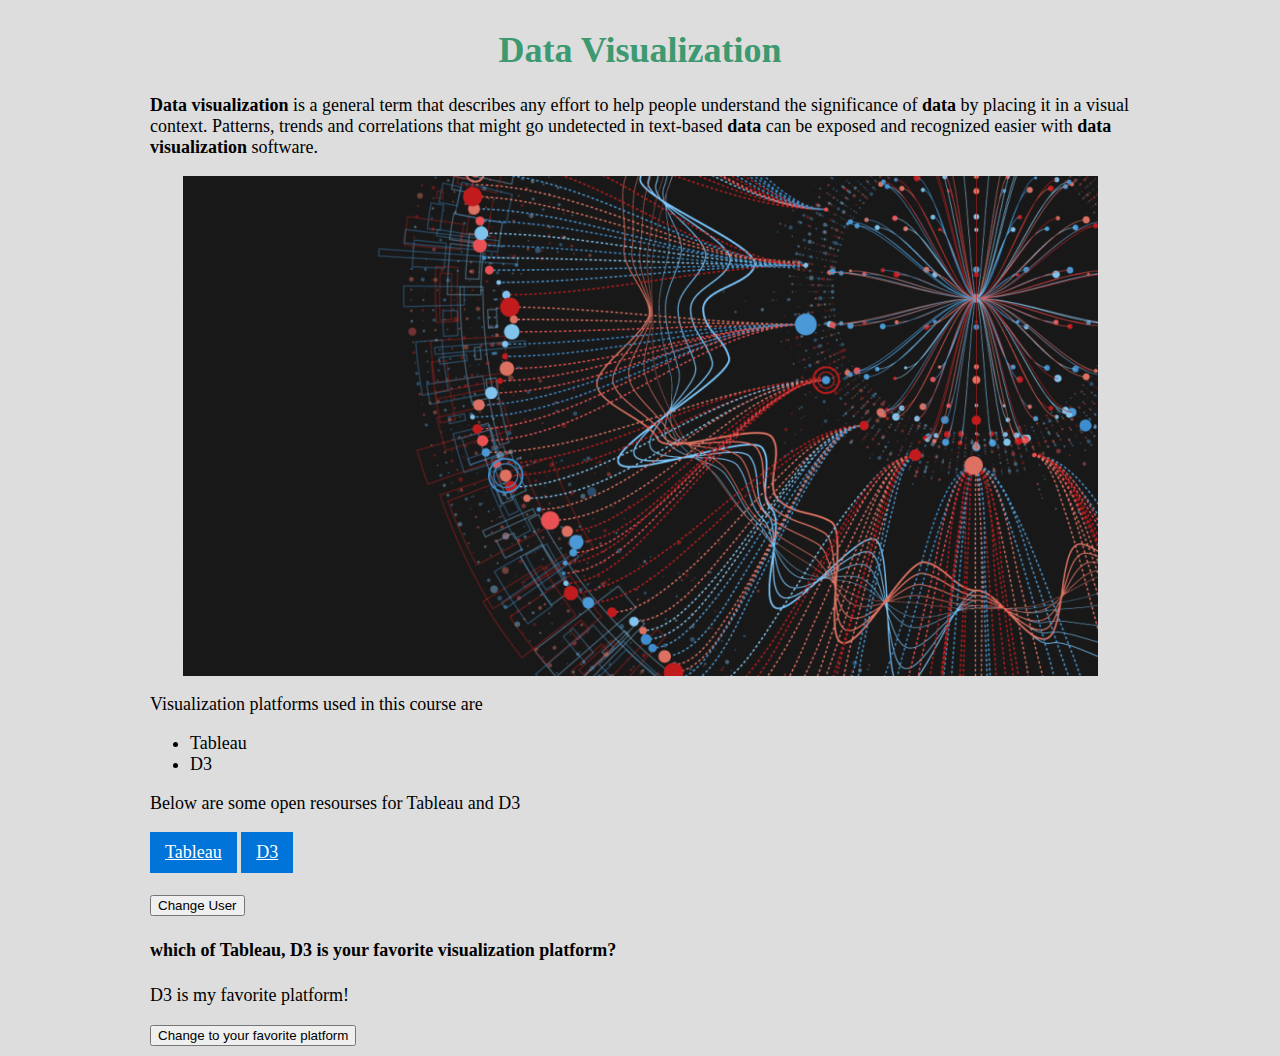
==== index.html @ 39a7fcf6 "Add files via upload" ====
<!DOCTYPE html>
<html>
    <head>
        <title>Visualization</title>
        <link rel="stylesheet" type="text/css" href="styles/style.css">
    </head>
    <body>
        <h1 align="center">Data Visualization</h1>
        <p><strong>Data visualization</strong> is a general term that describes any effort to help people understand the significance of <strong>data</strong> by placing it in a visual context. Patterns, trends and correlations that might go undetected in text-based <strong>data</strong> can be exposed and recognized easier with <strong>data visualization</strong> software.</p>
        
        <img src="images/Viz2.png", alt="Example Visualization", onclick="changeImage()">

        <p>Visualization platforms used in this course are</p>
        <ul>
            <li>Tableau</li>
            <li>D3</li>
        </ul>

        <p>Below are some open resourses for Tableau and D3</p>
        <a href="https://public.tableau.com/en-us/s/resources">Tableau</a>
        <a href="https://github.com/d3/d3/wiki/Gallery">D3</a> 

        <br><br><button onclick="clickButton()">Change User</button>
        

        <h4>which of Tableau, D3 is your favorite visualization platform?</h4>
        <p id="viz"> D3 is my favorite platform!</p>

        <button onclick="vizTool()">Change to your favorite platform</button>

        <script src="scripts/main.js"></script>

    </body>
</html>
---- styles/style.css ----
body{
	width: 1000px;
  	margin: 0 auto;
	background-color: #DDDDDD;
	font-family: Lucida Console;
	font-size: 18px;
	padding: 5px 10px 10px 10px;
}

h1 {
	color: #3D9970;
}

img {
	display: block;
  	margin: 0 auto;
}

a {
	padding-right: 5px;
}

a:link, a:visited {
  	background-color: #0074D9;
  	color: white;
  	padding: 10px 15px;
  	text-align: center;
  	display: inline-block;
}


a:hover, a:active {
  	background-color: #7FDBFF;
}


* {
  	box-sizing: border-box;
}

.column {
  	float: left;
  	width: 33.33%;
  	padding: 5px;
}

.row::after {
  	clear: both;
  	display: table;
}
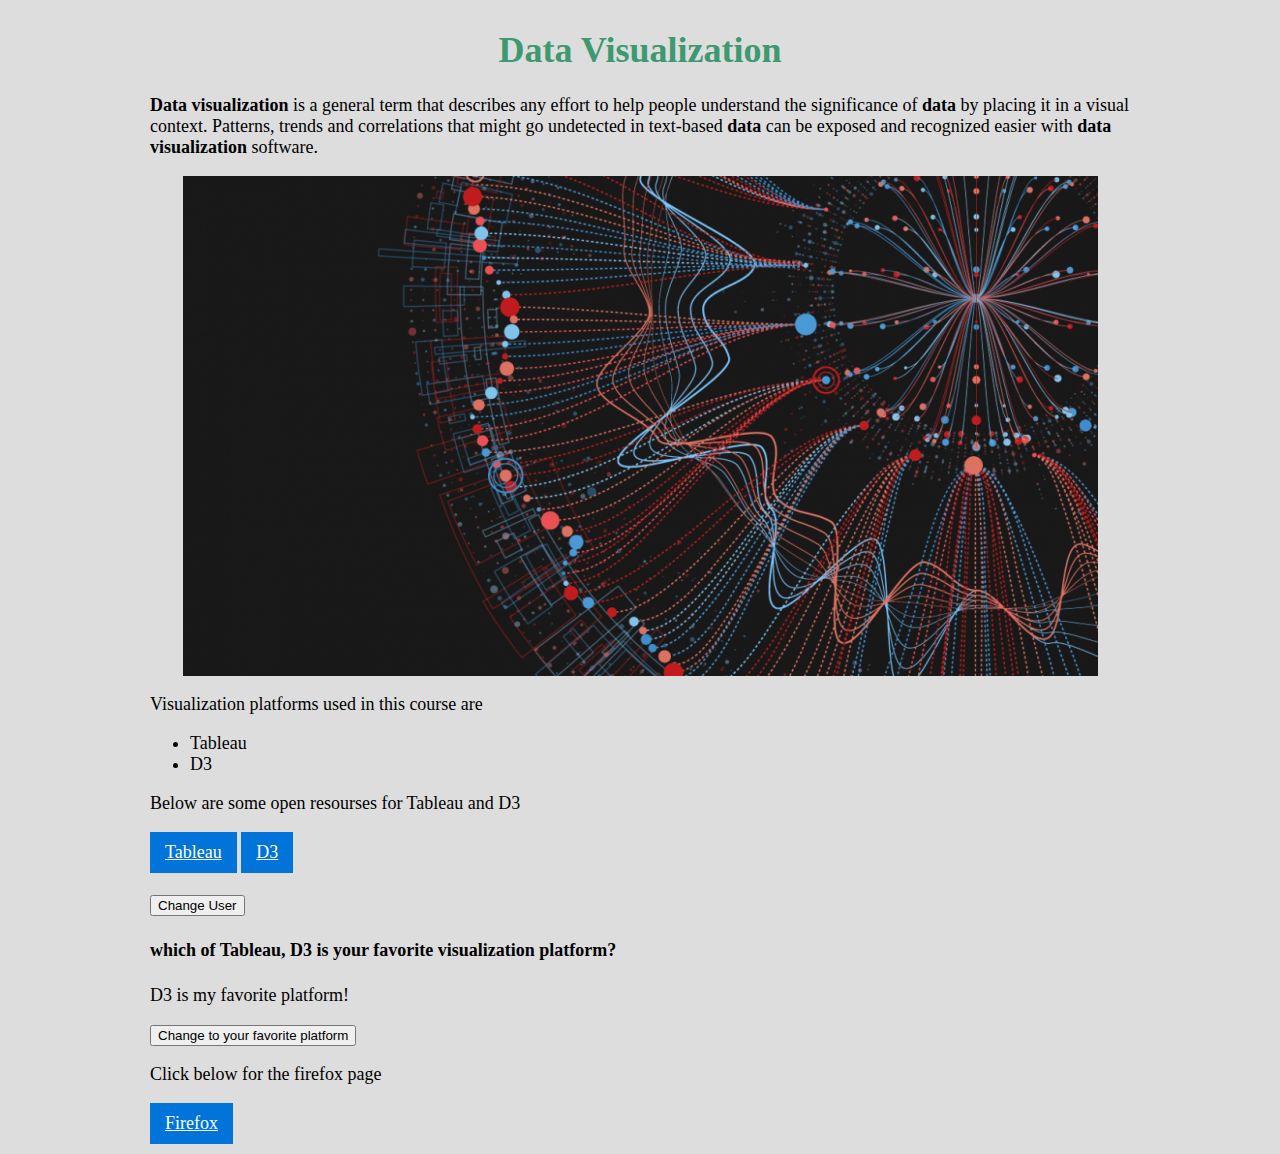
==== commit a8d526d4: "Second Commit" ====
--- a/index.html
+++ b/index.html
@@ -28,6 +28,9 @@
 
         <button onclick="vizTool()">Change to your favorite platform</button>
 
+        <p>Click below for the firefox page</p>
+        <a href="firefox.html">Firefox</a>
+
         <script src="scripts/main.js"></script>
 
     </body>
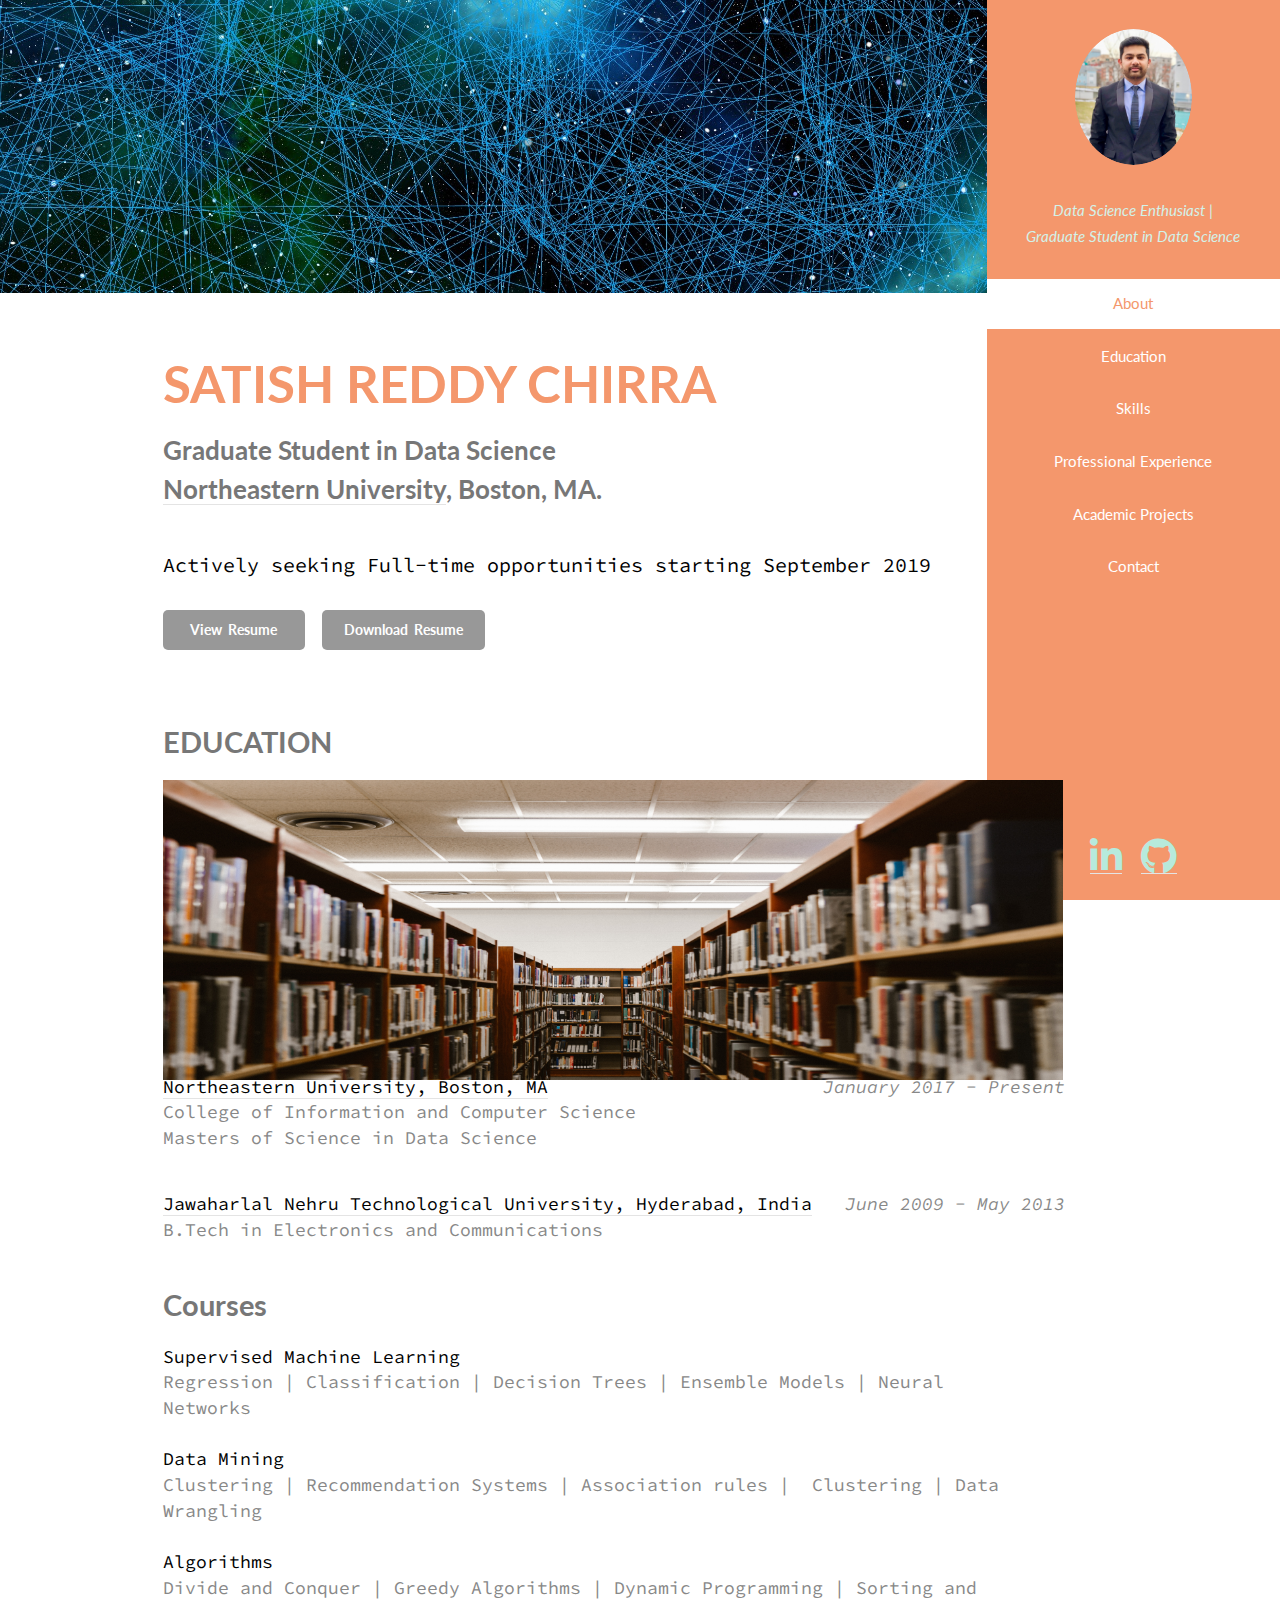
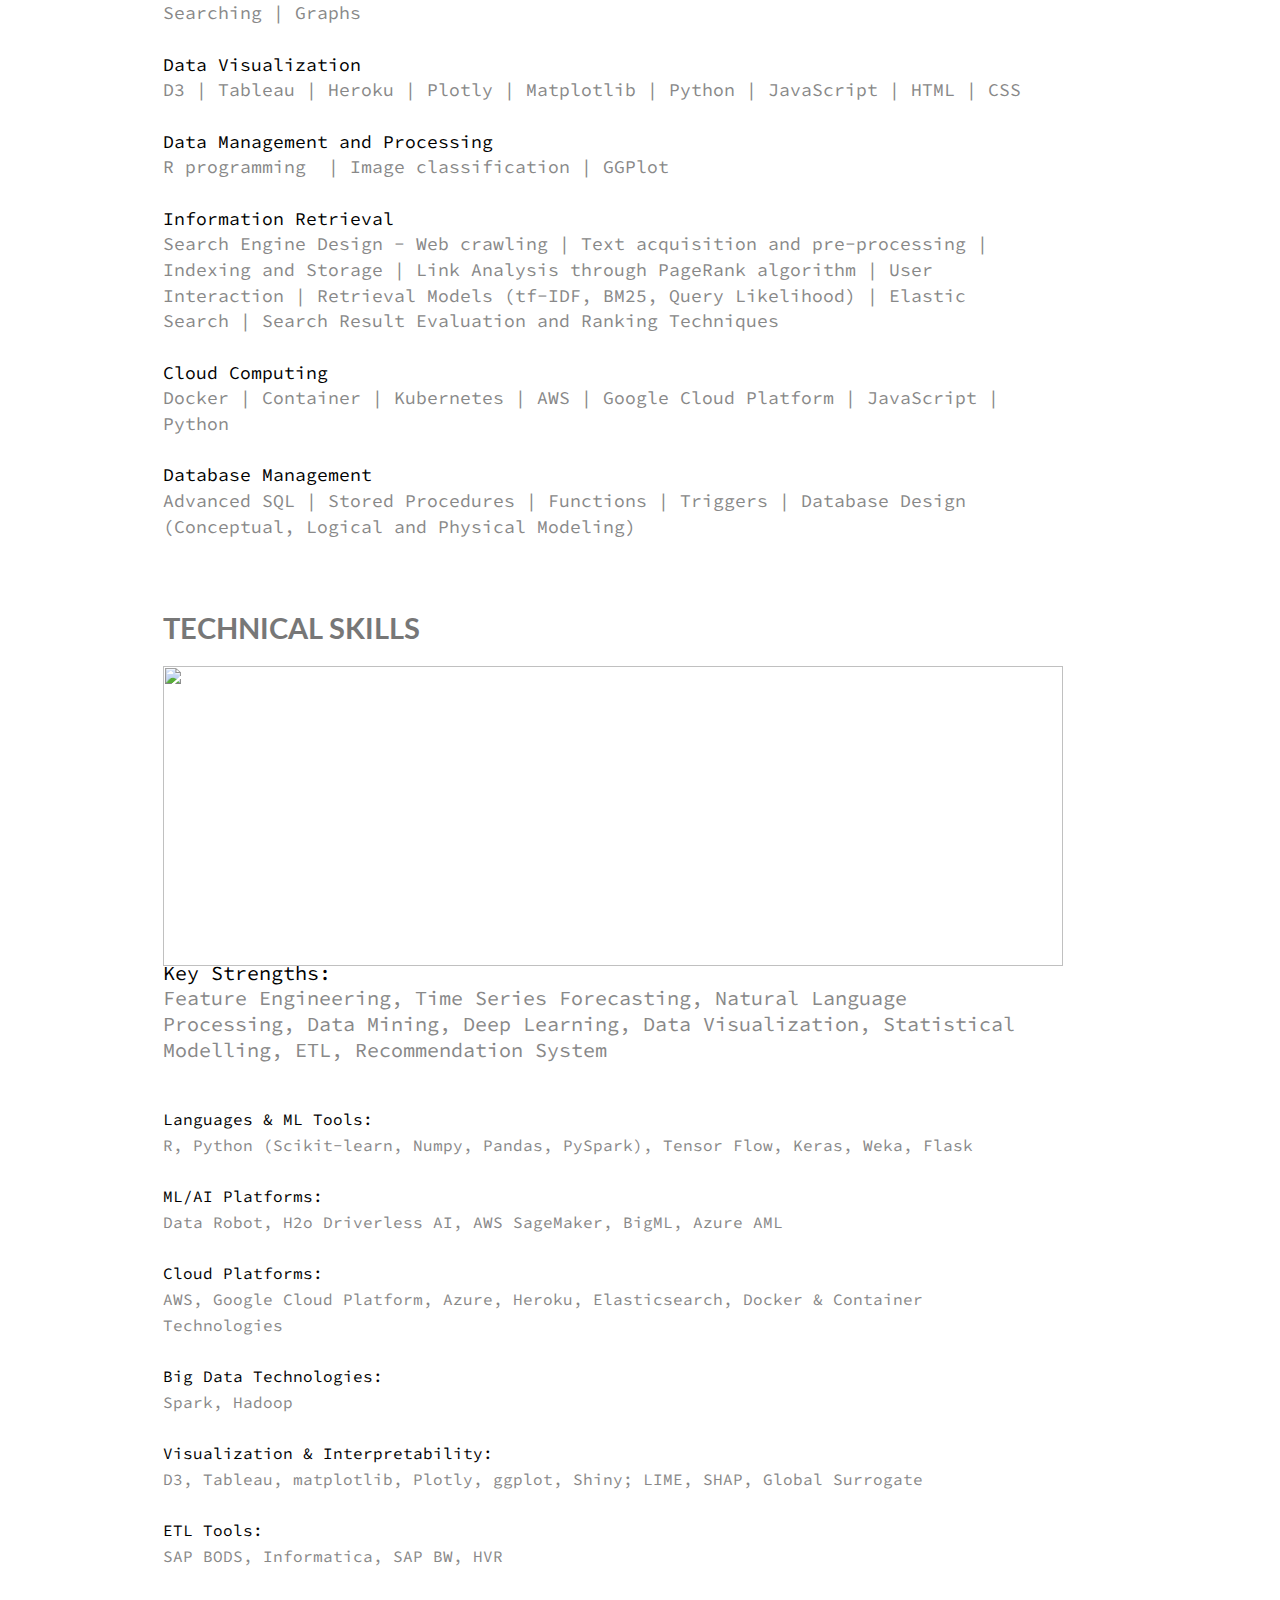
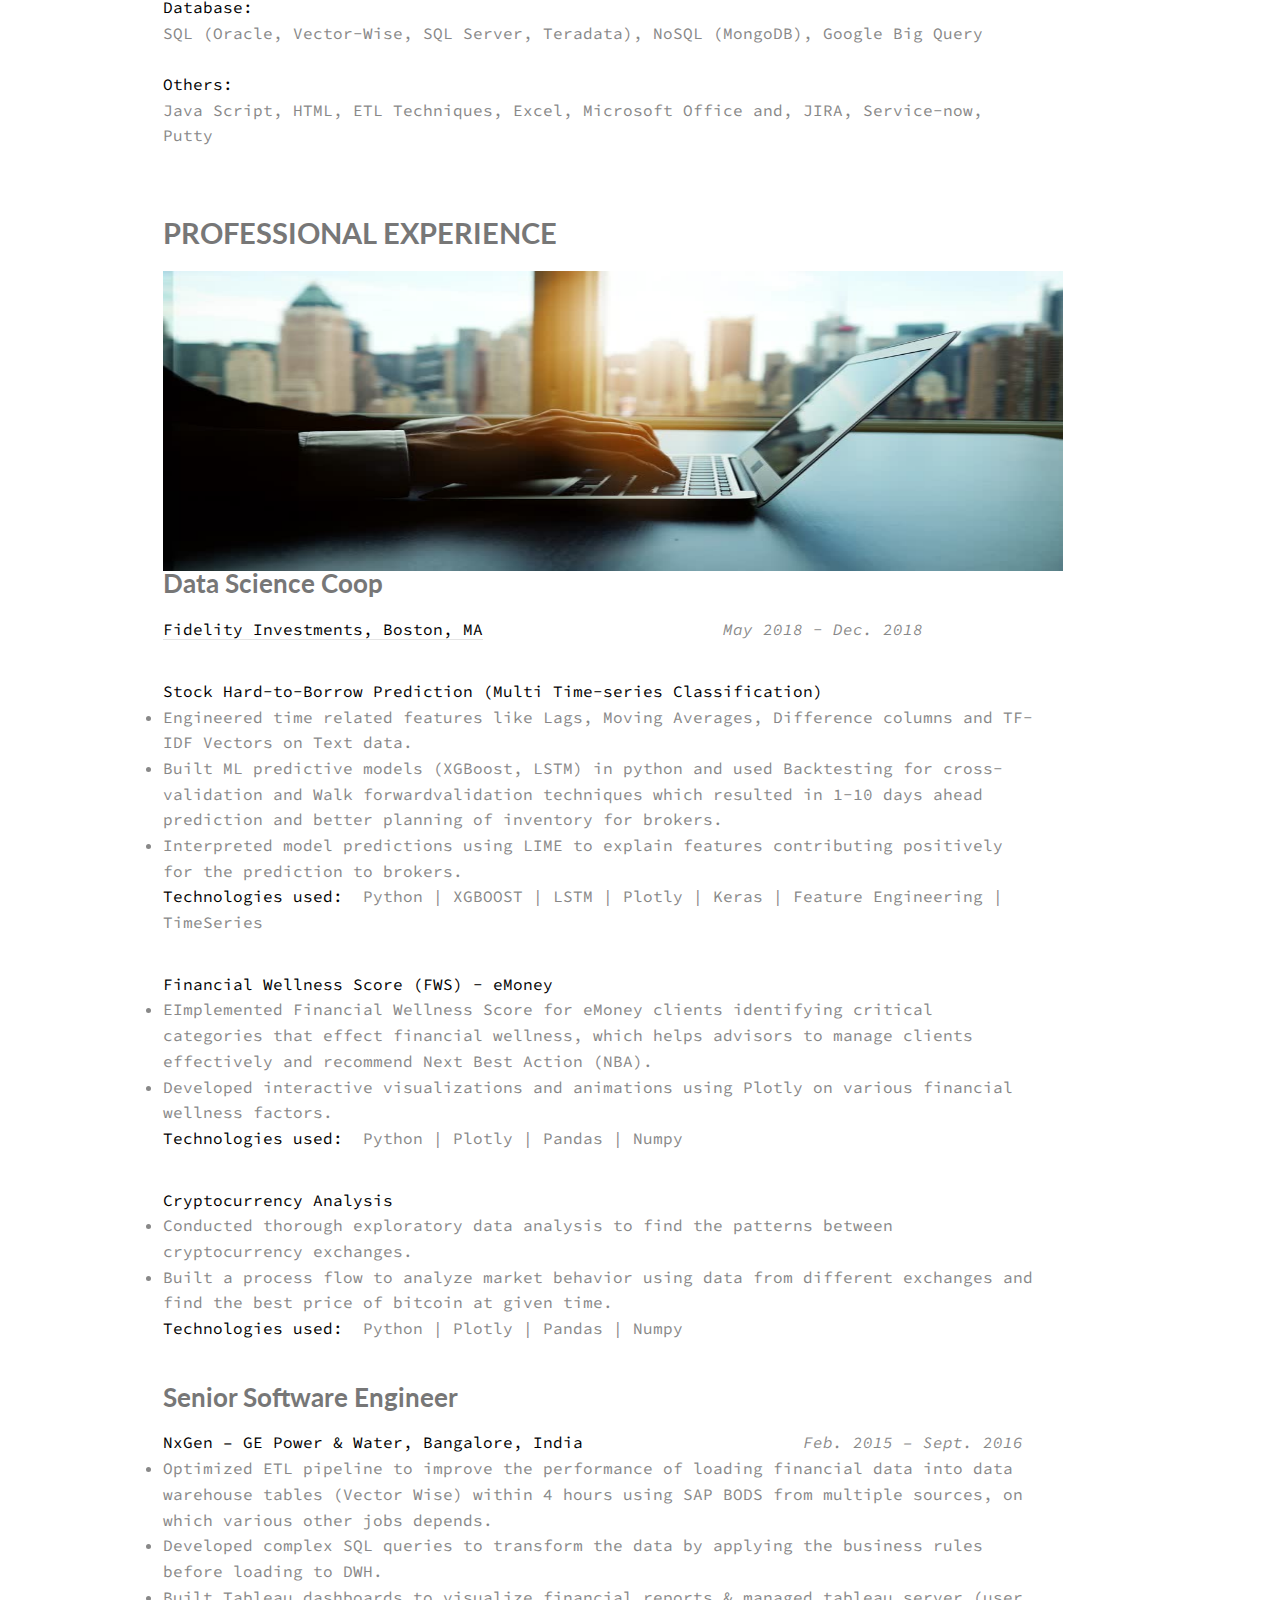
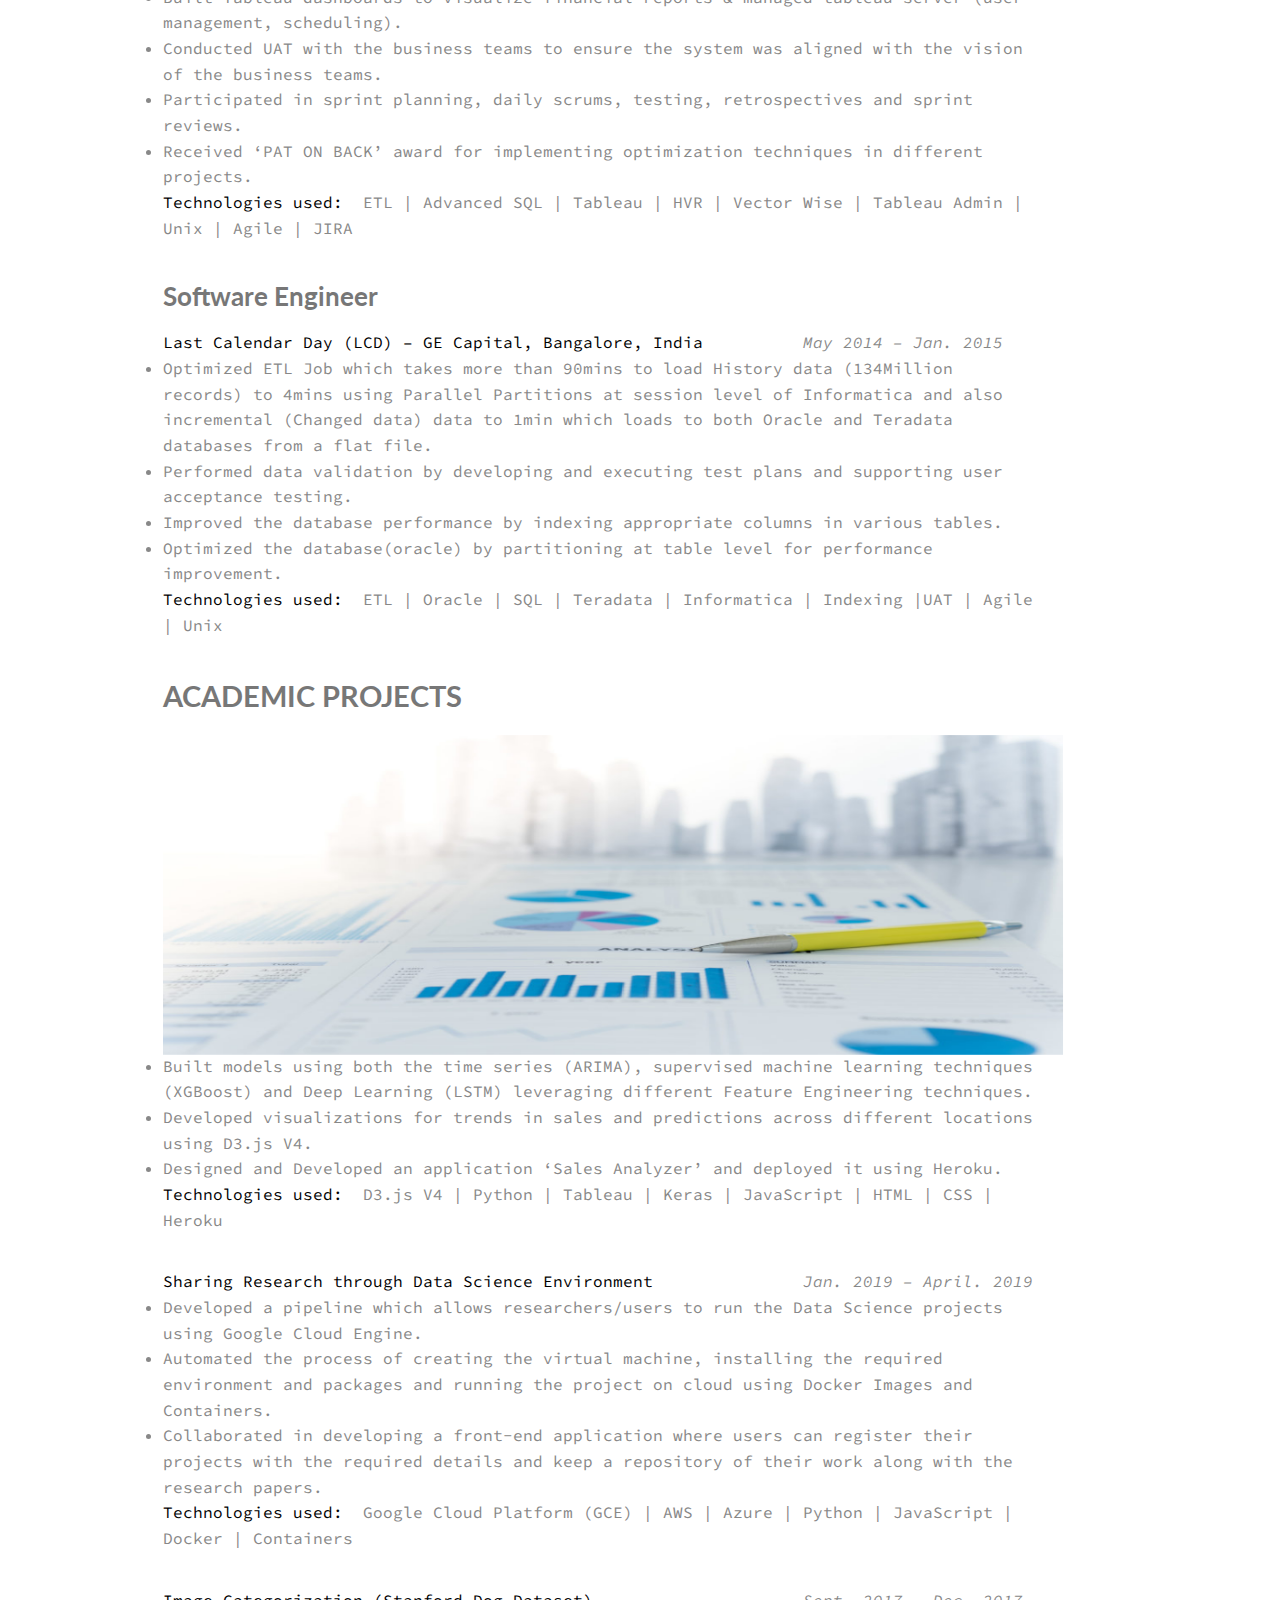
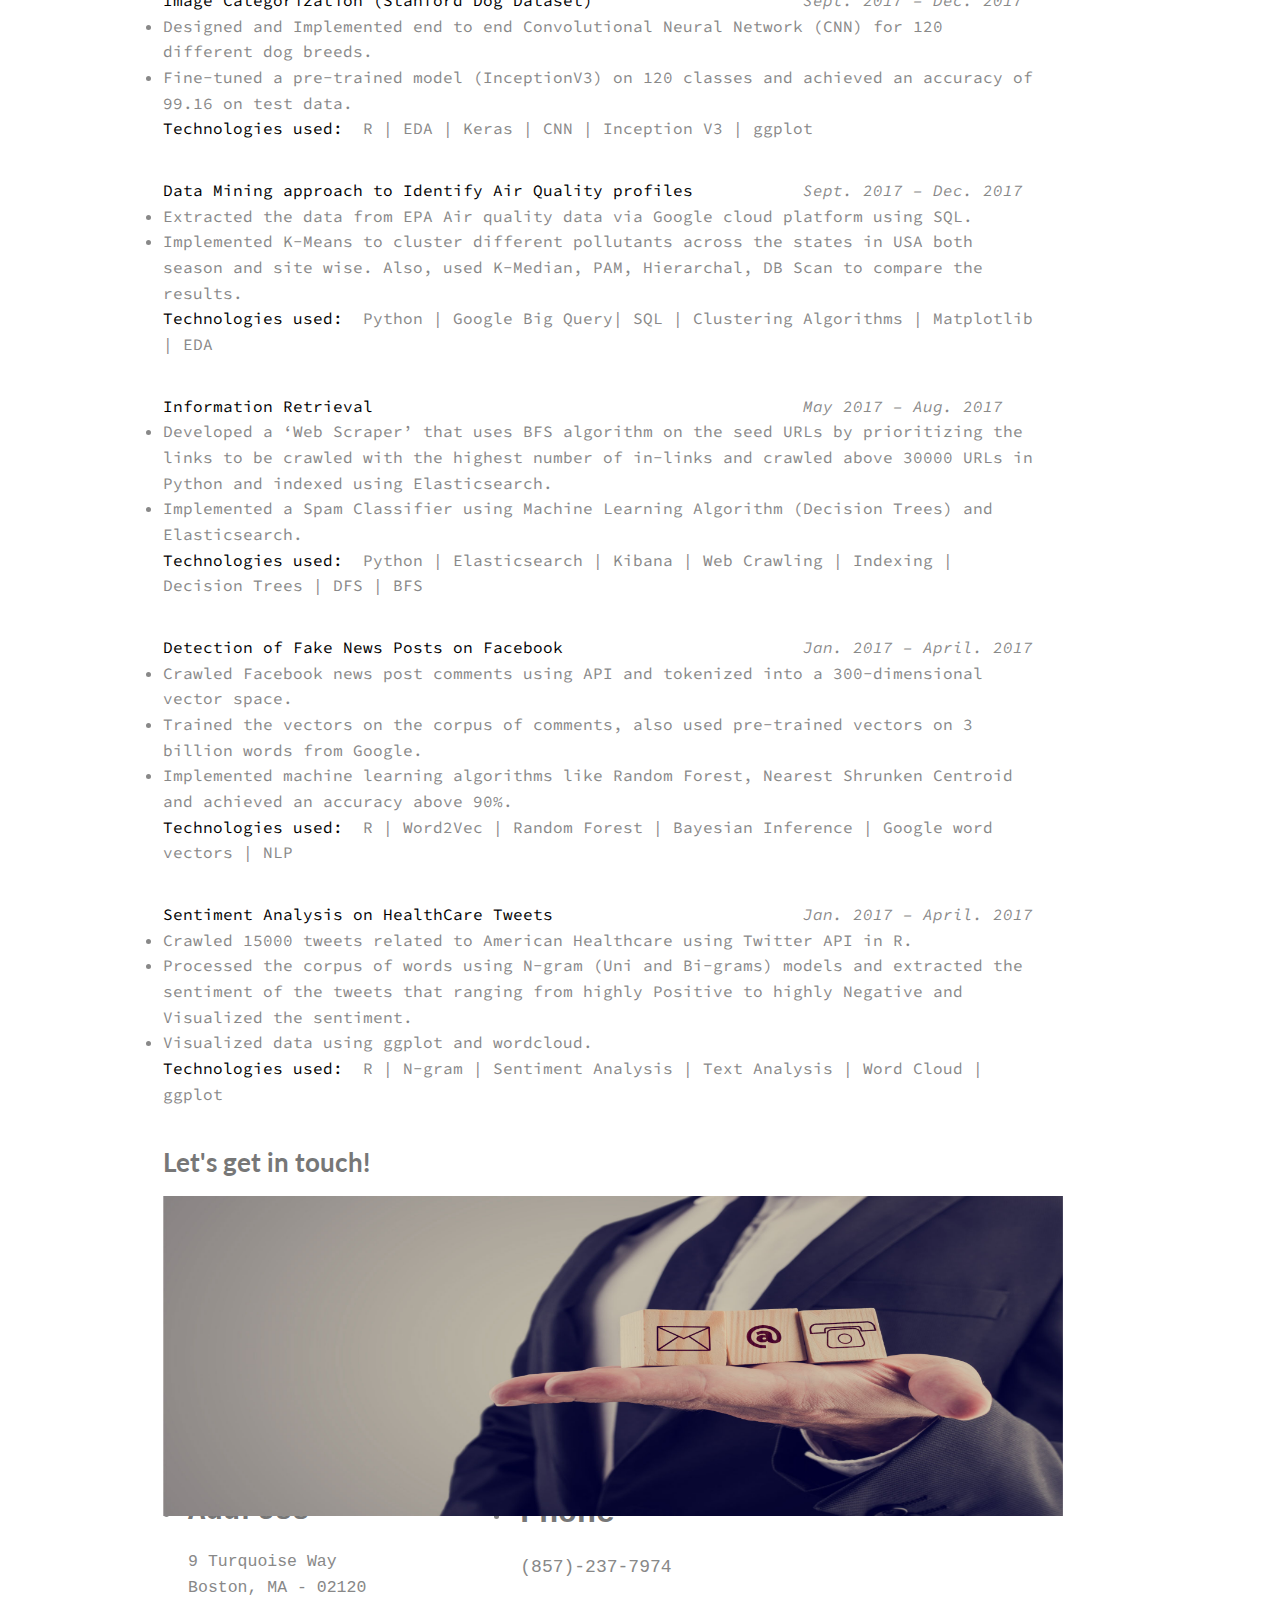
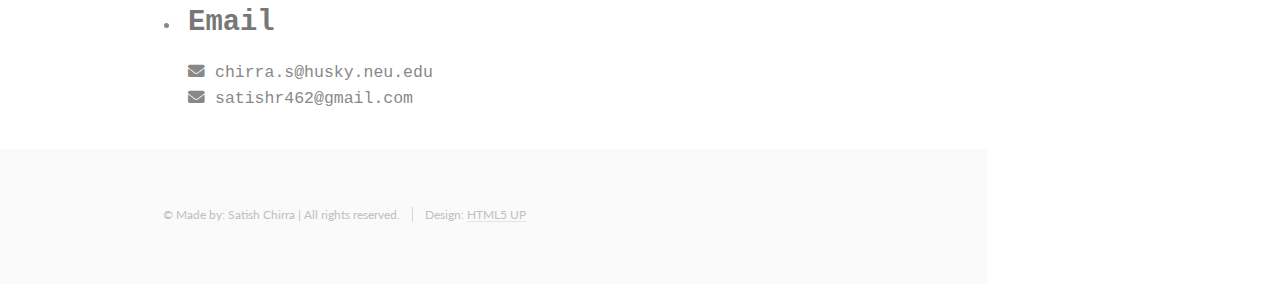
==== commit ab21d694: "Personal Website" ====
--- a/index.html
+++ b/index.html
@@ -1,37 +1,225 @@
-<!DOCTYPE html>
-<html>
-    <head>
-        <title>Visualization</title>
-        <link rel="stylesheet" type="text/css" href="styles/style.css">
-    </head>
-    <body>
-        <h1 align="center">Data Visualization</h1>
-        <p><strong>Data visualization</strong> is a general term that describes any effort to help people understand the significance of <strong>data</strong> by placing it in a visual context. Patterns, trends and correlations that might go undetected in text-based <strong>data</strong> can be exposed and recognized easier with <strong>data visualization</strong> software.</p>
-        
-        <img src="images/Viz2.png", alt="Example Visualization", onclick="changeImage()">
-
-        <p>Visualization platforms used in this course are</p>
-        <ul>
-            <li>Tableau</li>
-            <li>D3</li>
-        </ul>
-
-        <p>Below are some open resourses for Tableau and D3</p>
-        <a href="https://public.tableau.com/en-us/s/resources">Tableau</a>
-        <a href="https://github.com/d3/d3/wiki/Gallery">D3</a> 
-
-        <br><br><button onclick="clickButton()">Change User</button>
-        
-
-        <h4>which of Tableau, D3 is your favorite visualization platform?</h4>
-        <p id="viz"> D3 is my favorite platform!</p>
-
-        <button onclick="vizTool()">Change to your favorite platform</button>
-
-        <p>Click below for the firefox page</p>
-        <a href="firefox.html">Firefox</a>
-
-        <script src="scripts/main.js"></script>
-
-    </body>
+<!DOCTYPE HTML>
+<!--
+	Read Only by HTML5 UP
+	html5up.net | @ajlkn
+	Free for personal and commercial use under the CCA 3.0 license (html5up.net/license)
+-->
+<html>
+	<head>
+		<title>Satish Reddy Chirra - personal website</title>
+		<meta charset="utf-8" />
+		<meta name="viewport" content="width=device-width, initial-scale=1, user-scalable=no" />
+		<link rel="stylesheet" href="assets/css/main.css" />
+
+		<style type="text/css">
+			html {
+					overflow: scroll;
+					overflow-x: hidden;
+				}
+				::-webkit-scrollbar {
+					/*width: 0px;   remove scrollbar space */
+					background: transparent;  /* optional: just make scrollbar invisible */
+				}
+				/* optional: show position indicator in the specified color */
+				::-webkit-scrollbar-thumb {
+					background:#F4976C;
+				}
+				.wordwrap {
+				   width: 870px;
+				   white-space: pre-wrap;      /* CSS3 */
+				   white-space: -moz-pre-wrap; /* Firefox */
+				   white-space: -pre-wrap;     /* Opera <7 */
+				   white-space: -o-pre-wrap;   /* Opera 7 */
+				   word-wrap: break-word;      /* IE */
+				}
+		</style>
+
+	</head>
+	<body class="is-preload">
+
+		<!-- Header -->
+			<section id="header">
+				<header>
+					<span class="image avatar"><img src="images/avatar.jpg" alt="" /></span>
+					<!--<h1 id="logo"><a href="#">SATISH REDDY CHIRRA</a></h1>-->
+					<p>Data Science Enthusiast |<br />
+					Graduate Student in Data Science</p>
+				</header>
+				<nav id="nav">
+					<ul>
+						<li><a href="#about">About</a></li>
+						<li><a href="#education">Education</a></li>
+						<li><a href="#skills">Skills</a></li>
+						<li><a href="#profExp">Professional Experience</a></li>
+						<li><a href="#AcademicProj">Academic Projects</a></li>
+						<li><a href="#contact">Contact</a></li>
+					</ul>
+				</nav>
+				<footer>
+					<ul class="icons">
+						<li>
+								<a href="https://www.linkedin.com/in/satish-chirra" target="_blank" style="text-decoration:none">
+									<i id="linkedin" class="icon brands fa-linkedin-in fa-2x"></i>
+								</a>
+						</li>
+						<li>
+								<a href="https://github.com/chirras" target="_blank">
+									<i id="github" class="icon brands fa-github fa-2x"></i>
+								</a>
+						</li>
+					</ul>
+				</footer>
+			</section>
+
+		<!-- Wrapper -->
+			<div id="wrapper">
+
+				<!-- Main -->
+					<div id="About">
+
+						<!-- About -->
+							<section id="about">
+								<div class="image main" data-position="center">
+									<img src="images/bg.jpg" alt="" />
+								<br><br><br><br>
+								</div>
+								<div class="container">
+									<header class="major">
+										<br><br>
+										<h2>SATISH REDDY CHIRRA</h2>
+										<p>Graduate Student in Data Science</a><br/> <a href="http://www.northeastern.edu">Northeastern University</a>, Boston, MA.</a></p>
+										<pre style="text-align: left;"><span style="font-size:20px"><span style="color:black;">Actively seeking Full-time opportunities starting September 2019</span></pre>
+									
+										<ul class="actions">
+											<li><a href="ResumeLatest.pdf" target="_blank" class="button scrolly"> <b><span style="color:white; font-size:14px;">&nbsp;&nbsp;View&nbsp;&nbsp;Resume&nbsp;&nbsp;</span></b></a></li>
+											<li><a href="ResumeLatest.pdf" class="button scrolly" download> <span style="color:white; font-size: 14px;">Download&nbsp;&nbsp;Resume</span></a></li>
+											<br> <br> <br>
+										</ul>
+									</header>
+								</div>
+							</section>
+
+						<!-- Education -->
+							<section id="education">
+								<div class="container">
+									<h2>EDUCATION</h2>
+									<span class="image main"><img src="images/education.jpg" alt="" height="300" width="900"/></span>
+									<pre style="font-size:18px"><a href="https://www.ccis.northeastern.edu" target="_blank"><span style="color:black;">Northeastern University, Boston, MA</a></span>			    <i>January 2017 - Present</i><br/>College of Information and Computer Science <!--<i>Expected Graduation: August 2019</i>--><br/>Masters of Science in Data Science<br/></pre>
+									<pre style="font-size:18px"><a href="https://jntuh.ac.in" target="_blank"><span style="color:black;">Jawaharlal Nehru Technological University, Hyderabad, India</a></span>   <i>June 2009 - May 2013</i><br/>B.Tech in Electronics and Communications<br/></pre>
+									 
+									<h2 class="major">Courses</h2>
+									<pre class="wordwrap" style="font-size:18px"><span style="color:black;">Supervised Machine Learning</span><br>Regression | Classification | Decision Trees | Ensemble Models | Neural Networks<br><br><span style="color:black;">Data Mining</span><br>Clustering | Recommendation Systems | Association rules |  Clustering | Data Wrangling<br><br><span style="color:black;">Algorithms</span><br>Divide and Conquer | Greedy Algorithms | Dynamic Programming | Sorting and Searching | Graphs<br><br><span style="color:black;">Data Visualization</span><br>D3 | Tableau | Heroku | Plotly | Matplotlib | Python | JavaScript | HTML | CSS<br><br><span style="color:black;">Data Management and Processing</span><br>R programming  | Image classification | GGPlot<br><br><span style="color:black;">Information Retrieval</span><br>Search Engine Design - Web crawling | Text acquisition and pre-processing | Indexing and Storage | Link Analysis through PageRank algorithm | User Interaction | Retrieval Models (tf-IDF, BM25, Query Likelihood) | Elastic Search | Search Result Evaluation and Ranking Techniques<br><br><span style="color:black;">Cloud Computing</span><br>Docker | Container | Kubernetes | AWS | Google Cloud Platform | JavaScript | Python<br><br><span style="color:black;">Database Management</span><br>Advanced SQL | Stored Procedures | Functions | Triggers | Database Design (Conceptual, Logical and Physical Modeling)<br><br></pre>
+								</div>
+							</section>
+
+						<!-- Skills -->
+							<section id="skills">
+								<div class="container">
+									<h2>TECHNICAL SKILLS</h2>
+									<span class="image main"><img src="images/skills.jpg" alt="" height="300" width="900"/></span>
+									<pre class="wordwrap" style="font-size:20px"><span style="color:black;">Key Strengths:</span><br>Feature Engineering, Time Series Forecasting, Natural Language Processing, Data Mining, Deep Learning, Data Visualization, Statistical Modelling, ETL, Recommendation System</pre>
+									<pre class="wordwrap" style="font-size:16px"><span style="color:black;">Languages & ML Tools:</span><br>R, Python (Scikit-learn, Numpy, Pandas, PySpark), Tensor Flow, Keras, Weka, Flask <br><br><span style="color:black;">ML/AI Platforms:</span><br>Data Robot, H2o Driverless AI, AWS SageMaker, BigML, Azure AML<br><br><span style="color:black;">Cloud Platforms:</span><br>AWS, Google Cloud Platform, Azure, Heroku, Elasticsearch, Docker & Container Technologies<br><br><span style="color:black;">Big Data Technologies:</span><br>Spark, Hadoop<br><br><span style="color:black;">Visualization & Interpretability:</span><br>D3, Tableau, matplotlib, Plotly, ggplot, Shiny; LIME, SHAP, Global Surrogate<br><br><span style="color:black;">ETL Tools:</span><br>SAP BODS, Informatica, SAP BW, HVR<br><br><span style="color:black;">Database:</span><br>SQL (Oracle, Vector-Wise, SQL Server, Teradata), NoSQL (MongoDB), Google Big Query<br><br><span style="color:black;">Others:</span><br>Java Script, HTML, ETL Techniques, Excel, Microsoft Office and, JIRA, Service-now, Putty<br><br></pre>
+								</div>
+							</section>
+						
+
+						<!-- Professional Experience -->
+						<section id="profExp">
+								<div class="container">
+									<h2>PROFESSIONAL EXPERIENCE</h2>
+									<span class="image main"><img src="images/profexp.jpg" alt="" height="300" width="900"/></span>
+									
+									<h3>Data Science Coop</h3>
+									<pre class="wordwrap" style="font-size:16px"><a href="https://www.fidelity.com/" target="_blank"><span style="color:black;">Fidelity Investments, Boston, MA</a></span>			<i>May 2018 - Dec. 2018</i></pre>
+									<pre class="wordwrap" style="font-size:16px"><span style="color:black;">Stock Hard-to-Borrow Prediction (Multi Time-series Classification) </span></i><br/><li>Engineered time related features like Lags, Moving Averages, Difference columns and TF-IDF Vectors on Text data.</li><li>Built ML predictive models (XGBoost, LSTM) in python and used Backtesting for cross-validation and Walk forwardvalidation techniques which resulted in 1-10 days ahead prediction and better planning of inventory for brokers.</li><li>Interpreted model predictions using LIME to explain features contributing positively for the prediction to brokers.</li><span style="color:black;">Technologies used: </span> Python | XGBOOST | LSTM | Plotly | Keras | Feature Engineering | TimeSeries </li></pre>
+									<pre class="wordwrap" style="font-size:16px"><span style="color:black;">Financial Wellness Score (FWS) - eMoney </span></i><br/><li>EImplemented Financial Wellness Score for eMoney clients identifying critical categories that effect financial wellness, which helps advisors to manage clients effectively and recommend Next Best Action (NBA).</li><li>Developed interactive visualizations and animations using Plotly on various financial wellness factors.</li><span style="color:black;">Technologies used: </span> Python | Plotly | Pandas | Numpy </li></pre>
+									<pre class="wordwrap" style="font-size:16px"><span style="color:black;">Cryptocurrency Analysis</span></i><br/><li>Conducted thorough exploratory data analysis to find the patterns between cryptocurrency exchanges.</li><li>Built a process flow to analyze market behavior using data from different exchanges and find the best price of bitcoin at given time.</li><span style="color:black;">Technologies used: </span> Python | Plotly | Pandas | Numpy </li></pre>
+									
+									<h3>Senior Software Engineer</h3>
+									<pre class="wordwrap" style="font-size:16px"><span style="color:black;">NxGen – GE Power & Water, Bangalore, India</span>			<i>Feb. 2015 – Sept. 2016</i><br><li>Optimized ETL pipeline to improve the performance of loading financial data into data warehouse tables (Vector Wise) within 4 hours using SAP BODS from multiple sources, on which various other jobs depends.</li><li>Developed complex SQL queries to transform the data by applying the business rules before loading to DWH.</li><li>Built Tableau dashboards to visualize financial reports & managed tableau server (user management, scheduling).</li><li>Conducted UAT with the business teams to ensure the system was aligned with the vision of the business teams.</li><li>Participated in sprint planning, daily scrums, testing, retrospectives and sprint reviews.</li><li>Received ‘PAT ON BACK’ award for implementing optimization techniques in different projects.</li><span style="color:black;">Technologies used: </span> ETL | Advanced SQL | Tableau | HVR | Vector Wise | Tableau Admin | Unix | Agile | JIRA </li></pre>
+									
+									<h3>Software Engineer</h3>
+									<pre class="wordwrap" style="font-size:16px"><span style="color:black;">Last Calendar Day (LCD) – GE Capital, Bangalore, India</span>		<i>May 2014 – Jan. 2015</i><br><li>Optimized ETL Job which takes more than 90mins to load History data (134Million records) to 4mins using Parallel Partitions at session level of Informatica and also incremental (Changed data) data to 1min which loads to both Oracle and Teradata databases from a flat file.</li><li>Performed data validation by developing and executing test plans and supporting user acceptance testing.</li><li>Improved the database performance by indexing appropriate columns in various tables.</li><li>Optimized the database(oracle) by partitioning at table level for performance improvement.</li><span style="color:black;">Technologies used: </span> ETL | Oracle | SQL | Teradata | Informatica | Indexing |UAT | Agile | Unix </li></pre>
+								
+								</div>
+						</section>
+
+						<!-- Academic Projects -->
+						<section id="AcademicProj">
+								<div class="container">
+									<h2>ACADEMIC PROJECTS</h2>
+									<span class="image main"><img src="images/ap.jpeg" alt="" height="320" width="900"/></span>
+									
+									<pre class="wordwrap" style="font-size:16px"><span style="color:black;">Forecasting Retail Sales Data</span>					<i>Jan. 2019 – April. 2019</i><br><li>Built models using both the time series (ARIMA), supervised machine learning techniques (XGBoost) and Deep Learning (LSTM) leveraging different Feature Engineering techniques.</li><li>Developed visualizations for trends in sales and predictions across different locations using D3.js V4.</li><li>Designed and Developed an application ‘Sales Analyzer’ and deployed it using Heroku.</li><span style="color:black;">Technologies used: </span> D3.js V4 | Python | Tableau | Keras | JavaScript | HTML | CSS | Heroku </li></pre>
+									<pre class="wordwrap" style="font-size:16px"><span style="color:black;">Sharing Research through Data Science Environment</span>		<i>Jan. 2019 – April. 2019</i><br><li>Developed a pipeline which allows researchers/users to run the Data Science projects using Google Cloud Engine.</li><li>Automated the process of creating the virtual machine, installing the required environment and packages and running the project on cloud using Docker Images and Containers.</li><li>Collaborated in developing a front-end application where users can register their projects with the required details and keep a repository of their work along with the research papers.</li><span style="color:black;">Technologies used: </span> Google Cloud Platform (GCE) | AWS | Azure | Python | JavaScript | Docker | Containers </li></pre>
+									<pre class="wordwrap" style="font-size:16px"><span style="color:black;">Image Categorization (Stanford Dog Dataset)</span>			<i>Sept. 2017 – Dec. 2017</i><br><li>Designed and Implemented end to end Convolutional Neural Network (CNN) for 120 different dog breeds.</li><li>Fine-tuned a pre-trained model (InceptionV3) on 120 classes and achieved an accuracy of 99.16 on test data.</li><span style="color:black;">Technologies used: </span> R | EDA | Keras | CNN | Inception V3 | ggplot </li></pre>
+									<pre class="wordwrap" style="font-size:16px"><span style="color:black;">Data Mining approach to Identify Air Quality profiles</span>		<i>Sept. 2017 – Dec. 2017</i><br><li>Extracted the data from EPA Air quality data via Google cloud platform using SQL.</li><li>Implemented K-Means to cluster different pollutants across the states in USA both season and site wise. Also, used K-Median, PAM, Hierarchal, DB Scan to compare the results.</li><span style="color:black;">Technologies used: </span> Python | Google Big Query| SQL | Clustering Algorithms | Matplotlib | EDA </li></pre>
+									<pre class="wordwrap" style="font-size:16px"><span style="color:black;">Information Retrieval</span>						<i>May 2017 – Aug. 2017</i><br><li>Developed a ‘Web Scraper’ that uses BFS algorithm on the seed URLs by prioritizing the links to be crawled with the highest number of in-links and crawled above 30000 URLs in Python and indexed using Elasticsearch.</li><li>Implemented a Spam Classifier using Machine Learning Algorithm (Decision Trees) and Elasticsearch.</li><span style="color:black;">Technologies used: </span> Python | Elasticsearch | Kibana | Web Crawling | Indexing | Decision Trees | DFS | BFS </li></pre>
+									<pre class="wordwrap" style="font-size:16px"><span style="color:black;">Detection of Fake News Posts on Facebook</span>			<i>Jan. 2017 – April. 2017</i><br><li>Crawled Facebook news post comments using API and tokenized into a 300-dimensional vector space.</li><li>Trained the vectors on the corpus of comments, also used pre-trained vectors on 3 billion words from Google.</li><li>Implemented machine learning algorithms like Random Forest, Nearest Shrunken Centroid and achieved an accuracy above 90%.</li><span style="color:black;">Technologies used: </span> R | Word2Vec | Random Forest | Bayesian Inference | Google word vectors | NLP </li></pre>
+									<pre class="wordwrap" style="font-size:16px"><span style="color:black;">Sentiment Analysis on HealthCare Tweets</span>				<i>Jan. 2017 – April. 2017</i><br><li>Crawled 15000 tweets related to American Healthcare using Twitter API in R.</li><li>Processed the corpus of words using N-gram (Uni and Bi-grams) models and extracted the sentiment of the tweets that ranging from highly Positive to highly Negative and Visualized the sentiment.</li><li>Visualized data using ggplot and wordcloud.</li><span style="color:black;">Technologies used: </span> R | N-gram | Sentiment Analysis | Text Analysis | Word Cloud | ggplot </li></pre>
+								
+								</div>
+						</section>
+
+						<!-- Contact -->
+							<section id="contact">
+								<div class="container">
+									<h3>Let's get in touch!</h3>
+									<span class="image main"><img src="images/gt.jpg" alt="" height="320" width="900"/></span>
+									
+									<div class="split style2">
+											<section>
+													<ul class="contact" style="font-size: 16.5px; font-family: Courier New, monospace; margin: 0 0 2em 0;">
+															<li>
+																<h3>Address</h3>
+																<span> 9 Turquoise Way<br />
+																Boston, MA - 02120 <br />
+																</span>
+															</li>
+															<li>
+																<h3>Email</h3>
+																<p>
+																	<i id="email" class="fa fa-envelope fa-1x fa-social"></i>&nbsp;chirra.s@husky.neu.edu
+																	<br>
+																	<i id="email" class="fa fa-envelope fa-1x fa-social"></i>&nbsp;satishr462@gmail.com
+		
+															</p>
+															</li>
+													  </ul>
+											</section>
+											<section>
+												<ul class="contact" style="font-size: 18px; font-family: Courier New, monospace; margin: 0 0 2em 0;">
+													<li>
+														<h3>Phone</h3>
+														<span>(857)-237-7974</span>
+													</li>
+		
+												</ul>
+											</section>
+										</div>
+								</div>
+							</section>
+					</div>
+
+				<!-- Footer -->
+					<section id="footer">
+						<div class="container">
+							<ul class="copyright">
+								<li>&copy; Made by: Satish Chirra | All rights reserved.</li><li>Design: <a href="http://html5up.net">HTML5 UP</a></li>
+							</ul>
+						</div>
+					</section>
+
+			</div>
+
+		<!-- Scripts -->
+			<script src="assets/js/jquery.min.js"></script>
+			<script src="assets/js/jquery.scrollex.min.js"></script>
+			<script src="assets/js/jquery.scrolly.min.js"></script>
+			<script src="assets/js/browser.min.js"></script>
+			<script src="assets/js/breakpoints.min.js"></script>
+			<script src="assets/js/util.js"></script>
+			<script src="assets/js/main.js"></script>
+
+	</body>
 </html>--- a/assets/css/main.css
+++ b/assets/css/main.css
@@ -0,0 +1,3414 @@
+@import url("fontawesome-all.min.css");
+@import url("https://fonts.googleapis.com/css?family=Lato:400,400italic,700,700italic|Source+Code+Pro:400");
+
+/*
+	Read Only by HTML5 UP
+	html5up.net | @ajlkn
+	Free for personal and commercial use under the CCA 3.0 license (html5up.net/license)
+*/
+
+html, body, div, span, applet, object,
+iframe, h1, h2, h3, h4, h5, h6, p, blockquote,
+pre, a, abbr, acronym, address, big, cite,
+code, del, dfn, em, img, ins, kbd, q, s, samp,
+small, strike, strong, sub, sup, tt, var, b,
+u, i, center, dl, dt, dd, ol, ul, li, fieldset,
+form, label, legend, table, caption, tbody,
+tfoot, thead, tr, th, td, article, aside,
+canvas, details, embed, figure, figcaption,
+footer, header, hgroup, menu, nav, output, ruby,
+section, summary, time, mark, audio, video {
+	margin: 0;
+	padding: 0;
+	border: 0;
+	font-size: 100%;
+	font: inherit;
+	vertical-align: baseline;}
+
+article, aside, details, figcaption, figure,
+footer, header, hgroup, menu, nav, section {
+	display: block;}
+
+body {
+	line-height: 1;
+}
+
+ol, ul {
+	list-style: none;
+}
+
+blockquote, q {
+	quotes: none;
+}
+
+	blockquote:before, blockquote:after, q:before, q:after {
+		content: '';
+		content: none;
+	}
+
+table {
+	border-collapse: collapse;
+	border-spacing: 0;
+}
+
+body {
+	-webkit-text-size-adjust: none;
+}
+
+mark {
+	background-color: transparent;
+	color: inherit;
+}
+
+input::-moz-focus-inner {
+	border: 0;
+	padding: 0;
+}
+
+input, select, textarea {
+	-moz-appearance: none;
+	-webkit-appearance: none;
+	-ms-appearance: none;
+	appearance: none;
+}
+
+/* Basic */
+
+	html {
+		box-sizing: border-box;
+	}
+
+	*, *:before, *:after {
+		box-sizing: inherit;
+	}
+
+	body {
+		background: #fff;
+	}
+
+		body.is-preload *, body.is-preload *:before, body.is-preload *:after {
+			-moz-animation: none !important;
+			-webkit-animation: none !important;
+			-ms-animation: none !important;
+			animation: none !important;
+			-moz-transition: none !important;
+			-webkit-transition: none !important;
+			-ms-transition: none !important;
+			transition: none !important;
+		}
+
+	body, input, select, textarea {
+		color: #888;
+		font-family: "Lato", sans-serif;
+		font-size: 16pt;
+		font-weight: 400;
+		line-height: 1.75em;
+	}
+
+	a {
+		-moz-transition: color 0.2s ease-in-out, border-color 0.2s ease-in-out;
+		-webkit-transition: color 0.2s ease-in-out, border-color 0.2s ease-in-out;
+		-ms-transition: color 0.2s ease-in-out, border-color 0.2s ease-in-out;
+		transition: color 0.2s ease-in-out, border-color 0.2s ease-in-out;
+		border-bottom: solid 1px #e4e4e4;
+		color: inherit;
+		text-decoration: none;
+	}
+
+		a:hover {
+			border-bottom-color: transparent;
+			color: #4acaa8 !important;
+		}
+
+	strong, b {
+		color: #777;
+		font-weight: 700;
+	}
+
+	em, i {
+		font-style: italic;
+	}
+
+	p {
+		margin: 0 0 2.25em 0;
+	}
+
+	h1, h2, h3, h4, h5, h6 {
+		color: #777;
+		font-weight: 700;
+		line-height: 1em;
+		margin: 0 0 0.5625em 0;
+	}
+
+		h1 a, h2 a, h3 a, h4 a, h5 a, h6 a {
+			border: 0;
+			color: inherit;
+			text-decoration: none;
+		}
+
+	h2 {
+		font-size: 2em;
+		line-height: 1.5em;
+	}
+
+	h3 {
+		font-size: 1.75em;
+		line-height: 1.5em;
+	}
+
+	h4 {
+		font-size: 1.25em;
+		line-height: 1.5em;
+	}
+
+	h5 {
+		font-size: 0.9em;
+		line-height: 1.5em;
+	}
+
+	h6 {
+		font-size: 0.7em;
+		line-height: 1.5em;
+	}
+
+	sub {
+		font-size: 0.8em;
+		position: relative;
+		top: 0.5em;
+	}
+
+	sup {
+		font-size: 0.8em;
+		position: relative;
+		top: -0.5em;
+	}
+
+	hr {
+		border: 0;
+		border-bottom: solid 2px #f4f4f4;
+		margin: 2.25em 0;
+	}
+
+		hr.major {
+			margin: 3.375em 0;
+		}
+
+	blockquote {
+		border-left: solid 8px #e4e4e4;
+		font-style: italic;
+		margin: 0 0 2.25em 0;
+		padding: 0.5em 0 0.5em 2em;
+	}
+
+	code {
+		background: #555;
+		border-radius: 5px;
+		color: #fff;
+		font-family: "Source Code Pro", monospace;
+		font-size: 0.9em;
+		margin: 0 0.25em;
+		padding: 0.25em 0.65em;
+	}
+
+	pre {
+		font-family: "Source Code Pro", monospace;
+		font-size: 0.9em;
+		margin: 0 0 2.25em 0;
+	}
+
+		pre code {
+			-webkit-overflow-scrolling: touch;
+			display: block;
+			line-height: 1.5em;
+			overflow-x: auto;
+			padding: 1em 1.5em;
+		}
+
+	.align-left {
+		text-align: left;
+	}
+
+	.align-center {
+		text-align: center;
+	}
+
+	.align-right {
+		text-align: right;
+	}
+
+/* Row */
+
+	.row {
+		display: flex;
+		flex-wrap: wrap;
+		box-sizing: border-box;
+		align-items: stretch;
+	}
+
+		.row > * {
+			box-sizing: border-box;
+		}
+
+		.row.gtr-uniform > * > :last-child {
+			margin-bottom: 0;
+		}
+
+		.row.aln-left {
+			justify-content: flex-start;
+		}
+
+		.row.aln-center {
+			justify-content: center;
+		}
+
+		.row.aln-right {
+			justify-content: flex-end;
+		}
+
+		.row.aln-top {
+			align-items: flex-start;
+		}
+
+		.row.aln-middle {
+			align-items: center;
+		}
+
+		.row.aln-bottom {
+			align-items: flex-end;
+		}
+
+		.row > .imp {
+			order: -1;
+		}
+
+		.row > .col-1 {
+			width: 8.33333%;
+		}
+
+		.row > .off-1 {
+			margin-left: 8.33333%;
+		}
+
+		.row > .col-2 {
+			width: 16.66667%;
+		}
+
+		.row > .off-2 {
+			margin-left: 16.66667%;
+		}
+
+		.row > .col-3 {
+			width: 25%;
+		}
+
+		.row > .off-3 {
+			margin-left: 25%;
+		}
+
+		.row > .col-4 {
+			width: 33.33333%;
+		}
+
+		.row > .off-4 {
+			margin-left: 33.33333%;
+		}
+
+		.row > .col-5 {
+			width: 41.66667%;
+		}
+
+		.row > .off-5 {
+			margin-left: 41.66667%;
+		}
+
+		.row > .col-6 {
+			width: 50%;
+		}
+
+		.row > .off-6 {
+			margin-left: 50%;
+		}
+
+		.row > .col-7 {
+			width: 58.33333%;
+		}
+
+		.row > .off-7 {
+			margin-left: 58.33333%;
+		}
+
+		.row > .col-8 {
+			width: 66.66667%;
+		}
+
+		.row > .off-8 {
+			margin-left: 66.66667%;
+		}
+
+		.row > .col-9 {
+			width: 75%;
+		}
+
+		.row > .off-9 {
+			margin-left: 75%;
+		}
+
+		.row > .col-10 {
+			width: 83.33333%;
+		}
+
+		.row > .off-10 {
+			margin-left: 83.33333%;
+		}
+
+		.row > .col-11 {
+			width: 91.66667%;
+		}
+
+		.row > .off-11 {
+			margin-left: 91.66667%;
+		}
+
+		.row > .col-12 {
+			width: 100%;
+		}
+
+		.row > .off-12 {
+			margin-left: 100%;
+		}
+
+		.row.gtr-0 {
+			margin-top: 0;
+			margin-left: 0em;
+		}
+
+			.row.gtr-0 > * {
+				padding: 0 0 0 0em;
+			}
+
+			.row.gtr-0.gtr-uniform {
+				margin-top: 0em;
+			}
+
+				.row.gtr-0.gtr-uniform > * {
+					padding-top: 0em;
+				}
+
+		.row.gtr-25 {
+			margin-top: 0;
+			margin-left: -0.5em;
+		}
+
+			.row.gtr-25 > * {
+				padding: 0 0 0 0.5em;
+			}
+
+			.row.gtr-25.gtr-uniform {
+				margin-top: -0.5em;
+			}
+
+				.row.gtr-25.gtr-uniform > * {
+					padding-top: 0.5em;
+				}
+
+		.row.gtr-50 {
+			margin-top: 0;
+			margin-left: -1em;
+		}
+
+			.row.gtr-50 > * {
+				padding: 0 0 0 1em;
+			}
+
+			.row.gtr-50.gtr-uniform {
+				margin-top: -1em;
+			}
+
+				.row.gtr-50.gtr-uniform > * {
+					padding-top: 1em;
+				}
+
+		.row {
+			margin-top: 0;
+			margin-left: -2em;
+		}
+
+			.row > * {
+				padding: 0 0 0 2em;
+			}
+
+			.row.gtr-uniform {
+				margin-top: -2em;
+			}
+
+				.row.gtr-uniform > * {
+					padding-top: 2em;
+				}
+
+		.row.gtr-150 {
+			margin-top: 0;
+			margin-left: -3em;
+		}
+
+			.row.gtr-150 > * {
+				padding: 0 0 0 3em;
+			}
+
+			.row.gtr-150.gtr-uniform {
+				margin-top: -3em;
+			}
+
+				.row.gtr-150.gtr-uniform > * {
+					padding-top: 3em;
+				}
+
+		.row.gtr-200 {
+			margin-top: 0;
+			margin-left: -4em;
+		}
+
+			.row.gtr-200 > * {
+				padding: 0 0 0 4em;
+			}
+
+			.row.gtr-200.gtr-uniform {
+				margin-top: -4em;
+			}
+
+				.row.gtr-200.gtr-uniform > * {
+					padding-top: 4em;
+				}
+
+		@media screen and (max-width: 1680px) {
+
+			.row {
+				display: flex;
+				flex-wrap: wrap;
+				box-sizing: border-box;
+				align-items: stretch;
+			}
+
+				.row > * {
+					box-sizing: border-box;
+				}
+
+				.row.gtr-uniform > * > :last-child {
+					margin-bottom: 0;
+				}
+
+				.row.aln-left {
+					justify-content: flex-start;
+				}
+
+				.row.aln-center {
+					justify-content: center;
+				}
+
+				.row.aln-right {
+					justify-content: flex-end;
+				}
+
+				.row.aln-top {
+					align-items: flex-start;
+				}
+
+				.row.aln-middle {
+					align-items: center;
+				}
+
+				.row.aln-bottom {
+					align-items: flex-end;
+				}
+
+				.row > .imp-xlarge {
+					order: -1;
+				}
+
+				.row > .col-1-xlarge {
+					width: 8.33333%;
+				}
+
+				.row > .off-1-xlarge {
+					margin-left: 8.33333%;
+				}
+
+				.row > .col-2-xlarge {
+					width: 16.66667%;
+				}
+
+				.row > .off-2-xlarge {
+					margin-left: 16.66667%;
+				}
+
+				.row > .col-3-xlarge {
+					width: 25%;
+				}
+
+				.row > .off-3-xlarge {
+					margin-left: 25%;
+				}
+
+				.row > .col-4-xlarge {
+					width: 33.33333%;
+				}
+
+				.row > .off-4-xlarge {
+					margin-left: 33.33333%;
+				}
+
+				.row > .col-5-xlarge {
+					width: 41.66667%;
+				}
+
+				.row > .off-5-xlarge {
+					margin-left: 41.66667%;
+				}
+
+				.row > .col-6-xlarge {
+					width: 50%;
+				}
+
+				.row > .off-6-xlarge {
+					margin-left: 50%;
+				}
+
+				.row > .col-7-xlarge {
+					width: 58.33333%;
+				}
+
+				.row > .off-7-xlarge {
+					margin-left: 58.33333%;
+				}
+
+				.row > .col-8-xlarge {
+					width: 66.66667%;
+				}
+
+				.row > .off-8-xlarge {
+					margin-left: 66.66667%;
+				}
+
+				.row > .col-9-xlarge {
+					width: 75%;
+				}
+
+				.row > .off-9-xlarge {
+					margin-left: 75%;
+				}
+
+				.row > .col-10-xlarge {
+					width: 83.33333%;
+				}
+
+				.row > .off-10-xlarge {
+					margin-left: 83.33333%;
+				}
+
+				.row > .col-11-xlarge {
+					width: 91.66667%;
+				}
+
+				.row > .off-11-xlarge {
+					margin-left: 91.66667%;
+				}
+
+				.row > .col-12-xlarge {
+					width: 100%;
+				}
+
+				.row > .off-12-xlarge {
+					margin-left: 100%;
+				}
+
+				.row.gtr-0 {
+					margin-top: 0;
+					margin-left: 0em;
+				}
+
+					.row.gtr-0 > * {
+						padding: 0 0 0 0em;
+					}
+
+					.row.gtr-0.gtr-uniform {
+						margin-top: 0em;
+					}
+
+						.row.gtr-0.gtr-uniform > * {
+							padding-top: 0em;
+						}
+
+				.row.gtr-25 {
+					margin-top: 0;
+					margin-left: -0.5em;
+				}
+
+					.row.gtr-25 > * {
+						padding: 0 0 0 0.5em;
+					}
+
+					.row.gtr-25.gtr-uniform {
+						margin-top: -0.5em;
+					}
+
+						.row.gtr-25.gtr-uniform > * {
+							padding-top: 0.5em;
+						}
+
+				.row.gtr-50 {
+					margin-top: 0;
+					margin-left: -1em;
+				}
+
+					.row.gtr-50 > * {
+						padding: 0 0 0 1em;
+					}
+
+					.row.gtr-50.gtr-uniform {
+						margin-top: -1em;
+					}
+
+						.row.gtr-50.gtr-uniform > * {
+							padding-top: 1em;
+						}
+
+				.row {
+					margin-top: 0;
+					margin-left: -2em;
+				}
+
+					.row > * {
+						padding: 0 0 0 2em;
+					}
+
+					.row.gtr-uniform {
+						margin-top: -2em;
+					}
+
+						.row.gtr-uniform > * {
+							padding-top: 2em;
+						}
+
+				.row.gtr-150 {
+					margin-top: 0;
+					margin-left: -3em;
+				}
+
+					.row.gtr-150 > * {
+						padding: 0 0 0 3em;
+					}
+
+					.row.gtr-150.gtr-uniform {
+						margin-top: -3em;
+					}
+
+						.row.gtr-150.gtr-uniform > * {
+							padding-top: 3em;
+						}
+
+				.row.gtr-200 {
+					margin-top: 0;
+					margin-left: -4em;
+				}
+
+					.row.gtr-200 > * {
+						padding: 0 0 0 4em;
+					}
+
+					.row.gtr-200.gtr-uniform {
+						margin-top: -4em;
+					}
+
+						.row.gtr-200.gtr-uniform > * {
+							padding-top: 4em;
+						}
+
+		}
+
+		@media screen and (max-width: 1280px) {
+
+			.row {
+				display: flex;
+				flex-wrap: wrap;
+				box-sizing: border-box;
+				align-items: stretch;
+			}
+
+				.row > * {
+					box-sizing: border-box;
+				}
+
+				.row.gtr-uniform > * > :last-child {
+					margin-bottom: 0;
+				}
+
+				.row.aln-left {
+					justify-content: flex-start;
+				}
+
+				.row.aln-center {
+					justify-content: center;
+				}
+
+				.row.aln-right {
+					justify-content: flex-end;
+				}
+
+				.row.aln-top {
+					align-items: flex-start;
+				}
+
+				.row.aln-middle {
+					align-items: center;
+				}
+
+				.row.aln-bottom {
+					align-items: flex-end;
+				}
+
+				.row > .imp-large {
+					order: -1;
+				}
+
+				.row > .col-1-large {
+					width: 8.33333%;
+				}
+
+				.row > .off-1-large {
+					margin-left: 8.33333%;
+				}
+
+				.row > .col-2-large {
+					width: 16.66667%;
+				}
+
+				.row > .off-2-large {
+					margin-left: 16.66667%;
+				}
+
+				.row > .col-3-large {
+					width: 25%;
+				}
+
+				.row > .off-3-large {
+					margin-left: 25%;
+				}
+
+				.row > .col-4-large {
+					width: 33.33333%;
+				}
+
+				.row > .off-4-large {
+					margin-left: 33.33333%;
+				}
+
+				.row > .col-5-large {
+					width: 41.66667%;
+				}
+
+				.row > .off-5-large {
+					margin-left: 41.66667%;
+				}
+
+				.row > .col-6-large {
+					width: 50%;
+				}
+
+				.row > .off-6-large {
+					margin-left: 50%;
+				}
+
+				.row > .col-7-large {
+					width: 58.33333%;
+				}
+
+				.row > .off-7-large {
+					margin-left: 58.33333%;
+				}
+
+				.row > .col-8-large {
+					width: 66.66667%;
+				}
+
+				.row > .off-8-large {
+					margin-left: 66.66667%;
+				}
+
+				.row > .col-9-large {
+					width: 75%;
+				}
+
+				.row > .off-9-large {
+					margin-left: 75%;
+				}
+
+				.row > .col-10-large {
+					width: 83.33333%;
+				}
+
+				.row > .off-10-large {
+					margin-left: 83.33333%;
+				}
+
+				.row > .col-11-large {
+					width: 91.66667%;
+				}
+
+				.row > .off-11-large {
+					margin-left: 91.66667%;
+				}
+
+				.row > .col-12-large {
+					width: 100%;
+				}
+
+				.row > .off-12-large {
+					margin-left: 100%;
+				}
+
+				.row.gtr-0 {
+					margin-top: 0;
+					margin-left: 0em;
+				}
+
+					.row.gtr-0 > * {
+						padding: 0 0 0 0em;
+					}
+
+					.row.gtr-0.gtr-uniform {
+						margin-top: 0em;
+					}
+
+						.row.gtr-0.gtr-uniform > * {
+							padding-top: 0em;
+						}
+
+				.row.gtr-25 {
+					margin-top: 0;
+					margin-left: -0.375em;
+				}
+
+					.row.gtr-25 > * {
+						padding: 0 0 0 0.375em;
+					}
+
+					.row.gtr-25.gtr-uniform {
+						margin-top: -0.375em;
+					}
+
+						.row.gtr-25.gtr-uniform > * {
+							padding-top: 0.375em;
+						}
+
+				.row.gtr-50 {
+					margin-top: 0;
+					margin-left: -0.75em;
+				}
+
+					.row.gtr-50 > * {
+						padding: 0 0 0 0.75em;
+					}
+
+					.row.gtr-50.gtr-uniform {
+						margin-top: -0.75em;
+					}
+
+						.row.gtr-50.gtr-uniform > * {
+							padding-top: 0.75em;
+						}
+
+				.row {
+					margin-top: 0;
+					margin-left: -1.5em;
+				}
+
+					.row > * {
+						padding: 0 0 0 1.5em;
+					}
+
+					.row.gtr-uniform {
+						margin-top: -1.5em;
+					}
+
+						.row.gtr-uniform > * {
+							padding-top: 1.5em;
+						}
+
+				.row.gtr-150 {
+					margin-top: 0;
+					margin-left: -2.25em;
+				}
+
+					.row.gtr-150 > * {
+						padding: 0 0 0 2.25em;
+					}
+
+					.row.gtr-150.gtr-uniform {
+						margin-top: -2.25em;
+					}
+
+						.row.gtr-150.gtr-uniform > * {
+							padding-top: 2.25em;
+						}
+
+				.row.gtr-200 {
+					margin-top: 0;
+					margin-left: -3em;
+				}
+
+					.row.gtr-200 > * {
+						padding: 0 0 0 3em;
+					}
+
+					.row.gtr-200.gtr-uniform {
+						margin-top: -3em;
+					}
+
+						.row.gtr-200.gtr-uniform > * {
+							padding-top: 3em;
+						}
+
+		}
+
+		@media screen and (max-width: 1024px) {
+
+			.row {
+				display: flex;
+				flex-wrap: wrap;
+				box-sizing: border-box;
+				align-items: stretch;
+			}
+
+				.row > * {
+					box-sizing: border-box;
+				}
+
+				.row.gtr-uniform > * > :last-child {
+					margin-bottom: 0;
+				}
+
+				.row.aln-left {
+					justify-content: flex-start;
+				}
+
+				.row.aln-center {
+					justify-content: center;
+				}
+
+				.row.aln-right {
+					justify-content: flex-end;
+				}
+
+				.row.aln-top {
+					align-items: flex-start;
+				}
+
+				.row.aln-middle {
+					align-items: center;
+				}
+
+				.row.aln-bottom {
+					align-items: flex-end;
+				}
+
+				.row > .imp-medium {
+					order: -1;
+				}
+
+				.row > .col-1-medium {
+					width: 8.33333%;
+				}
+
+				.row > .off-1-medium {
+					margin-left: 8.33333%;
+				}
+
+				.row > .col-2-medium {
+					width: 16.66667%;
+				}
+
+				.row > .off-2-medium {
+					margin-left: 16.66667%;
+				}
+
+				.row > .col-3-medium {
+					width: 25%;
+				}
+
+				.row > .off-3-medium {
+					margin-left: 25%;
+				}
+
+				.row > .col-4-medium {
+					width: 33.33333%;
+				}
+
+				.row > .off-4-medium {
+					margin-left: 33.33333%;
+				}
+
+				.row > .col-5-medium {
+					width: 41.66667%;
+				}
+
+				.row > .off-5-medium {
+					margin-left: 41.66667%;
+				}
+
+				.row > .col-6-medium {
+					width: 50%;
+				}
+
+				.row > .off-6-medium {
+					margin-left: 50%;
+				}
+
+				.row > .col-7-medium {
+					width: 58.33333%;
+				}
+
+				.row > .off-7-medium {
+					margin-left: 58.33333%;
+				}
+
+				.row > .col-8-medium {
+					width: 66.66667%;
+				}
+
+				.row > .off-8-medium {
+					margin-left: 66.66667%;
+				}
+
+				.row > .col-9-medium {
+					width: 75%;
+				}
+
+				.row > .off-9-medium {
+					margin-left: 75%;
+				}
+
+				.row > .col-10-medium {
+					width: 83.33333%;
+				}
+
+				.row > .off-10-medium {
+					margin-left: 83.33333%;
+				}
+
+				.row > .col-11-medium {
+					width: 91.66667%;
+				}
+
+				.row > .off-11-medium {
+					margin-left: 91.66667%;
+				}
+
+				.row > .col-12-medium {
+					width: 100%;
+				}
+
+				.row > .off-12-medium {
+					margin-left: 100%;
+				}
+
+				.row.gtr-0 {
+					margin-top: 0;
+					margin-left: 0em;
+				}
+
+					.row.gtr-0 > * {
+						padding: 0 0 0 0em;
+					}
+
+					.row.gtr-0.gtr-uniform {
+						margin-top: 0em;
+					}
+
+						.row.gtr-0.gtr-uniform > * {
+							padding-top: 0em;
+						}
+
+				.row.gtr-25 {
+					margin-top: 0;
+					margin-left: -0.375em;
+				}
+
+					.row.gtr-25 > * {
+						padding: 0 0 0 0.375em;
+					}
+
+					.row.gtr-25.gtr-uniform {
+						margin-top: -0.375em;
+					}
+
+						.row.gtr-25.gtr-uniform > * {
+							padding-top: 0.375em;
+						}
+
+				.row.gtr-50 {
+					margin-top: 0;
+					margin-left: -0.75em;
+				}
+
+					.row.gtr-50 > * {
+						padding: 0 0 0 0.75em;
+					}
+
+					.row.gtr-50.gtr-uniform {
+						margin-top: -0.75em;
+					}
+
+						.row.gtr-50.gtr-uniform > * {
+							padding-top: 0.75em;
+						}
+
+				.row {
+					margin-top: 0;
+					margin-left: -1.5em;
+				}
+
+					.row > * {
+						padding: 0 0 0 1.5em;
+					}
+
+					.row.gtr-uniform {
+						margin-top: -1.5em;
+					}
+
+						.row.gtr-uniform > * {
+							padding-top: 1.5em;
+						}
+
+				.row.gtr-150 {
+					margin-top: 0;
+					margin-left: -2.25em;
+				}
+
+					.row.gtr-150 > * {
+						padding: 0 0 0 2.25em;
+					}
+
+					.row.gtr-150.gtr-uniform {
+						margin-top: -2.25em;
+					}
+
+						.row.gtr-150.gtr-uniform > * {
+							padding-top: 2.25em;
+						}
+
+				.row.gtr-200 {
+					margin-top: 0;
+					margin-left: -3em;
+				}
+
+					.row.gtr-200 > * {
+						padding: 0 0 0 3em;
+					}
+
+					.row.gtr-200.gtr-uniform {
+						margin-top: -3em;
+					}
+
+						.row.gtr-200.gtr-uniform > * {
+							padding-top: 3em;
+						}
+
+		}
+
+		@media screen and (max-width: 736px) {
+
+			.row {
+				display: flex;
+				flex-wrap: wrap;
+				box-sizing: border-box;
+				align-items: stretch;
+			}
+
+				.row > * {
+					box-sizing: border-box;
+				}
+
+				.row.gtr-uniform > * > :last-child {
+					margin-bottom: 0;
+				}
+
+				.row.aln-left {
+					justify-content: flex-start;
+				}
+
+				.row.aln-center {
+					justify-content: center;
+				}
+
+				.row.aln-right {
+					justify-content: flex-end;
+				}
+
+				.row.aln-top {
+					align-items: flex-start;
+				}
+
+				.row.aln-middle {
+					align-items: center;
+				}
+
+				.row.aln-bottom {
+					align-items: flex-end;
+				}
+
+				.row > .imp-small {
+					order: -1;
+				}
+
+				.row > .col-1-small {
+					width: 8.33333%;
+				}
+
+				.row > .off-1-small {
+					margin-left: 8.33333%;
+				}
+
+				.row > .col-2-small {
+					width: 16.66667%;
+				}
+
+				.row > .off-2-small {
+					margin-left: 16.66667%;
+				}
+
+				.row > .col-3-small {
+					width: 25%;
+				}
+
+				.row > .off-3-small {
+					margin-left: 25%;
+				}
+
+				.row > .col-4-small {
+					width: 33.33333%;
+				}
+
+				.row > .off-4-small {
+					margin-left: 33.33333%;
+				}
+
+				.row > .col-5-small {
+					width: 41.66667%;
+				}
+
+				.row > .off-5-small {
+					margin-left: 41.66667%;
+				}
+
+				.row > .col-6-small {
+					width: 50%;
+				}
+
+				.row > .off-6-small {
+					margin-left: 50%;
+				}
+
+				.row > .col-7-small {
+					width: 58.33333%;
+				}
+
+				.row > .off-7-small {
+					margin-left: 58.33333%;
+				}
+
+				.row > .col-8-small {
+					width: 66.66667%;
+				}
+
+				.row > .off-8-small {
+					margin-left: 66.66667%;
+				}
+
+				.row > .col-9-small {
+					width: 75%;
+				}
+
+				.row > .off-9-small {
+					margin-left: 75%;
+				}
+
+				.row > .col-10-small {
+					width: 83.33333%;
+				}
+
+				.row > .off-10-small {
+					margin-left: 83.33333%;
+				}
+
+				.row > .col-11-small {
+					width: 91.66667%;
+				}
+
+				.row > .off-11-small {
+					margin-left: 91.66667%;
+				}
+
+				.row > .col-12-small {
+					width: 100%;
+				}
+
+				.row > .off-12-small {
+					margin-left: 100%;
+				}
+
+				.row.gtr-0 {
+					margin-top: 0;
+					margin-left: 0em;
+				}
+
+					.row.gtr-0 > * {
+						padding: 0 0 0 0em;
+					}
+
+					.row.gtr-0.gtr-uniform {
+						margin-top: 0em;
+					}
+
+						.row.gtr-0.gtr-uniform > * {
+							padding-top: 0em;
+						}
+
+				.row.gtr-25 {
+					margin-top: 0;
+					margin-left: -0.3125em;
+				}
+
+					.row.gtr-25 > * {
+						padding: 0 0 0 0.3125em;
+					}
+
+					.row.gtr-25.gtr-uniform {
+						margin-top: -0.3125em;
+					}
+
+						.row.gtr-25.gtr-uniform > * {
+							padding-top: 0.3125em;
+						}
+
+				.row.gtr-50 {
+					margin-top: 0;
+					margin-left: -0.625em;
+				}
+
+					.row.gtr-50 > * {
+						padding: 0 0 0 0.625em;
+					}
+
+					.row.gtr-50.gtr-uniform {
+						margin-top: -0.625em;
+					}
+
+						.row.gtr-50.gtr-uniform > * {
+							padding-top: 0.625em;
+						}
+
+				.row {
+					margin-top: 0;
+					margin-left: -1.25em;
+				}
+
+					.row > * {
+						padding: 0 0 0 1.25em;
+					}
+
+					.row.gtr-uniform {
+						margin-top: -1.25em;
+					}
+
+						.row.gtr-uniform > * {
+							padding-top: 1.25em;
+						}
+
+				.row.gtr-150 {
+					margin-top: 0;
+					margin-left: -1.875em;
+				}
+
+					.row.gtr-150 > * {
+						padding: 0 0 0 1.875em;
+					}
+
+					.row.gtr-150.gtr-uniform {
+						margin-top: -1.875em;
+					}
+
+						.row.gtr-150.gtr-uniform > * {
+							padding-top: 1.875em;
+						}
+
+				.row.gtr-200 {
+					margin-top: 0;
+					margin-left: -2.5em;
+				}
+
+					.row.gtr-200 > * {
+						padding: 0 0 0 2.5em;
+					}
+
+					.row.gtr-200.gtr-uniform {
+						margin-top: -2.5em;
+					}
+
+						.row.gtr-200.gtr-uniform > * {
+							padding-top: 2.5em;
+						}
+
+		}
+
+		@media screen and (max-width: 480px) {
+
+			.row {
+				display: flex;
+				flex-wrap: wrap;
+				box-sizing: border-box;
+				align-items: stretch;
+			}
+
+				.row > * {
+					box-sizing: border-box;
+				}
+
+				.row.gtr-uniform > * > :last-child {
+					margin-bottom: 0;
+				}
+
+				.row.aln-left {
+					justify-content: flex-start;
+				}
+
+				.row.aln-center {
+					justify-content: center;
+				}
+
+				.row.aln-right {
+					justify-content: flex-end;
+				}
+
+				.row.aln-top {
+					align-items: flex-start;
+				}
+
+				.row.aln-middle {
+					align-items: center;
+				}
+
+				.row.aln-bottom {
+					align-items: flex-end;
+				}
+
+				.row > .imp-xsmall {
+					order: -1;
+				}
+
+				.row > .col-1-xsmall {
+					width: 8.33333%;
+				}
+
+				.row > .off-1-xsmall {
+					margin-left: 8.33333%;
+				}
+
+				.row > .col-2-xsmall {
+					width: 16.66667%;
+				}
+
+				.row > .off-2-xsmall {
+					margin-left: 16.66667%;
+				}
+
+				.row > .col-3-xsmall {
+					width: 25%;
+				}
+
+				.row > .off-3-xsmall {
+					margin-left: 25%;
+				}
+
+				.row > .col-4-xsmall {
+					width: 33.33333%;
+				}
+
+				.row > .off-4-xsmall {
+					margin-left: 33.33333%;
+				}
+
+				.row > .col-5-xsmall {
+					width: 41.66667%;
+				}
+
+				.row > .off-5-xsmall {
+					margin-left: 41.66667%;
+				}
+
+				.row > .col-6-xsmall {
+					width: 50%;
+				}
+
+				.row > .off-6-xsmall {
+					margin-left: 50%;
+				}
+
+				.row > .col-7-xsmall {
+					width: 58.33333%;
+				}
+
+				.row > .off-7-xsmall {
+					margin-left: 58.33333%;
+				}
+
+				.row > .col-8-xsmall {
+					width: 66.66667%;
+				}
+
+				.row > .off-8-xsmall {
+					margin-left: 66.66667%;
+				}
+
+				.row > .col-9-xsmall {
+					width: 75%;
+				}
+
+				.row > .off-9-xsmall {
+					margin-left: 75%;
+				}
+
+				.row > .col-10-xsmall {
+					width: 83.33333%;
+				}
+
+				.row > .off-10-xsmall {
+					margin-left: 83.33333%;
+				}
+
+				.row > .col-11-xsmall {
+					width: 91.66667%;
+				}
+
+				.row > .off-11-xsmall {
+					margin-left: 91.66667%;
+				}
+
+				.row > .col-12-xsmall {
+					width: 100%;
+				}
+
+				.row > .off-12-xsmall {
+					margin-left: 100%;
+				}
+
+				.row.gtr-0 {
+					margin-top: 0;
+					margin-left: 0em;
+				}
+
+					.row.gtr-0 > * {
+						padding: 0 0 0 0em;
+					}
+
+					.row.gtr-0.gtr-uniform {
+						margin-top: 0em;
+					}
+
+						.row.gtr-0.gtr-uniform > * {
+							padding-top: 0em;
+						}
+
+				.row.gtr-25 {
+					margin-top: 0;
+					margin-left: -0.3125em;
+				}
+
+					.row.gtr-25 > * {
+						padding: 0 0 0 0.3125em;
+					}
+
+					.row.gtr-25.gtr-uniform {
+						margin-top: -0.3125em;
+					}
+
+						.row.gtr-25.gtr-uniform > * {
+							padding-top: 0.3125em;
+						}
+
+				.row.gtr-50 {
+					margin-top: 0;
+					margin-left: -0.625em;
+				}
+
+					.row.gtr-50 > * {
+						padding: 0 0 0 0.625em;
+					}
+
+					.row.gtr-50.gtr-uniform {
+						margin-top: -0.625em;
+					}
+
+						.row.gtr-50.gtr-uniform > * {
+							padding-top: 0.625em;
+						}
+
+				.row {
+					margin-top: 0;
+					margin-left: -1.25em;
+				}
+
+					.row > * {
+						padding: 0 0 0 1.25em;
+					}
+
+					.row.gtr-uniform {
+						margin-top: -1.25em;
+					}
+
+						.row.gtr-uniform > * {
+							padding-top: 1.25em;
+						}
+
+				.row.gtr-150 {
+					margin-top: 0;
+					margin-left: -1.875em;
+				}
+
+					.row.gtr-150 > * {
+						padding: 0 0 0 1.875em;
+					}
+
+					.row.gtr-150.gtr-uniform {
+						margin-top: -1.875em;
+					}
+
+						.row.gtr-150.gtr-uniform > * {
+							padding-top: 1.875em;
+						}
+
+				.row.gtr-200 {
+					margin-top: 0;
+					margin-left: -2.5em;
+				}
+
+					.row.gtr-200 > * {
+						padding: 0 0 0 2.5em;
+					}
+
+					.row.gtr-200.gtr-uniform {
+						margin-top: -2.5em;
+					}
+
+						.row.gtr-200.gtr-uniform > * {
+							padding-top: 2.5em;
+						}
+
+		}
+
+/* Container */
+
+	.container {
+		margin: 0 auto;
+		max-width: calc(100% - 4.5em);
+		width: 45em;
+	}
+
+		.container.xsmall {
+			width: 11.25em;
+		}
+
+		.container.small {
+			width: 22.5em;
+		}
+
+		.container.medium {
+			width: 33.75em;
+		}
+
+		.container.large {
+			width: 56.25em;
+		}
+
+		.container.xlarge {
+			width: 67.5em;
+		}
+
+		.container.max {
+			width: 100%;
+		}
+
+		@media screen and (max-width: 1024px) {
+
+			.container {
+				width: 100% !important;
+			}
+
+		}
+
+		@media screen and (max-width: 480px) {
+
+			.container {
+				max-width: calc(100% - 3.375em);
+			}
+
+		}
+
+/* Section/Article */
+
+	section.special, article.special {
+		text-align: center;
+	}
+
+	header p {
+		color: #aaa;
+		position: relative;
+		margin: 0 0 1.6875em 0;
+	}
+
+	header h2 + p {
+		font-size: 1.25em;
+		margin-top: -0.5em;
+		line-height: 1.5em;
+	}
+
+	header h3 + p {
+		font-size: 1.1em;
+		margin-top: -0.35em;
+		line-height: 1.5em;
+	}
+
+	header h4 + p,
+	header h5 + p,
+	header h6 + p {
+		font-size: 0.9em;
+		margin-top: -0.25em;
+		line-height: 1.5em;
+	}
+
+	header.major h2 {
+		color: #F4976C;
+		font-size: 3.5em;
+	}
+
+		header.major h2 + p {
+			color: #777;
+			font-size: 1.75em;
+			font-weight: 700;
+			margin-top: -0.75em;
+		}
+
+/* Form */
+
+	form {
+		margin: 0 0 2.25em 0;
+	}
+
+	label {
+		color: #777;
+		display: block;
+		font-size: 0.9em;
+		font-weight: 700;
+		margin: 0 0 1.125em 0;
+	}
+
+	input::-moz-focus-inner {
+		border: 0;
+		padding: 0;
+	}
+
+	input[type="text"],
+	input[type="password"],
+	input[type="email"],
+	select,
+	textarea {
+		-moz-appearance: none;
+		-webkit-appearance: none;
+		-ms-appearance: none;
+		appearance: none;
+		border-radius: 5px;
+		border: none;
+		border: solid 2px #e4e4e4;
+		color: inherit;
+		display: block;
+		outline: 0;
+		padding: 0 1em;
+		text-decoration: none;
+		width: 100%;
+	}
+
+		input[type="text"]:invalid,
+		input[type="password"]:invalid,
+		input[type="email"]:invalid,
+		select:invalid,
+		textarea:invalid {
+			box-shadow: none;
+		}
+
+		input[type="text"]:focus,
+		input[type="password"]:focus,
+		input[type="email"]:focus,
+		select:focus,
+		textarea:focus {
+			border-color: #4acaa8;
+		}
+
+	select {
+		background-image: url("data:image/svg+xml;charset=utf8,%3Csvg xmlns='http://www.w3.org/2000/svg' width='40' height='40' preserveAspectRatio='none' viewBox='0 0 40 40'%3E%3Cpath d='M9.4,12.3l10.4,10.4l10.4-10.4c0.2-0.2,0.5-0.4,0.9-0.4c0.3,0,0.6,0.1,0.9,0.4l3.3,3.3c0.2,0.2,0.4,0.5,0.4,0.9 c0,0.4-0.1,0.6-0.4,0.9L20.7,31.9c-0.2,0.2-0.5,0.4-0.9,0.4c-0.3,0-0.6-0.1-0.9-0.4L4.3,17.3c-0.2-0.2-0.4-0.5-0.4-0.9 c0-0.4,0.1-0.6,0.4-0.9l3.3-3.3c0.2-0.2,0.5-0.4,0.9-0.4S9.1,12.1,9.4,12.3z' fill='%23e4e4e4' /%3E%3C/svg%3E");
+		background-size: 1.25em;
+		background-repeat: no-repeat;
+		background-position: calc(100% - 1em) center;
+		height: 2.75em;
+		padding-right: 2.75em;
+		text-overflow: ellipsis;
+	}
+
+		select option {
+			color: #777;
+			background: #fff;
+		}
+
+		select:focus::-ms-value {
+			background-color: transparent;
+		}
+
+		select::-ms-expand {
+			display: none;
+		}
+
+	input[type="text"],
+	input[type="password"],
+	input[type="email"],
+	select {
+		height: 2.75em;
+	}
+
+	textarea {
+		padding: 0.75em 1em;
+	}
+
+	input[type="checkbox"],
+	input[type="radio"] {
+		-moz-appearance: none;
+		-webkit-appearance: none;
+		-ms-appearance: none;
+		appearance: none;
+		display: block;
+		float: left;
+		margin-right: -2em;
+		opacity: 0;
+		width: 1em;
+		z-index: -1;
+	}
+
+		input[type="checkbox"] + label,
+		input[type="radio"] + label {
+			text-decoration: none;
+			color: #888;
+			cursor: pointer;
+			display: inline-block;
+			font-size: 1em;
+			font-weight: 400;
+			padding-left: 2.4em;
+			padding-right: 0.75em;
+			position: relative;
+		}
+
+			input[type="checkbox"] + label:before,
+			input[type="radio"] + label:before {
+				-moz-osx-font-smoothing: grayscale;
+				-webkit-font-smoothing: antialiased;
+				display: inline-block;
+				font-style: normal;
+				font-variant: normal;
+				text-rendering: auto;
+				line-height: 1;
+				text-transform: none !important;
+				font-family: 'Font Awesome 5 Free';
+				font-weight: 900;
+			}
+
+			input[type="checkbox"] + label:before,
+			input[type="radio"] + label:before {
+				background: #fafafa;
+				border-radius: 5px;
+				border: solid 2px #e4e4e4;
+				content: '';
+				display: inline-block;
+				font-size: 0.8em;
+				height: 2.0625em;
+				left: 0;
+				line-height: 2.0625em;
+				position: absolute;
+				text-align: center;
+				top: 0;
+				width: 2.0625em;
+			}
+
+		input[type="checkbox"]:checked + label:before,
+		input[type="radio"]:checked + label:before {
+			background: #989898;
+			border-color: #989898;
+			color: #ffffff;
+			content: '\f00c';
+		}
+
+		input[type="checkbox"]:focus + label:before,
+		input[type="radio"]:focus + label:before {
+			border-color: #4acaa8;
+		}
+
+	input[type="checkbox"] + label:before {
+		border-radius: 5px;
+	}
+
+	input[type="radio"] + label:before {
+		border-radius: 100%;
+	}
+
+	::-webkit-input-placeholder {
+		color: #aaa !important;
+		font-style: italic;
+		opacity: 1.0;
+	}
+
+	:-moz-placeholder {
+		color: #aaa !important;
+		font-style: italic;
+		opacity: 1.0;
+	}
+
+	::-moz-placeholder {
+		color: #aaa !important;
+		font-style: italic;
+		opacity: 1.0;
+	}
+
+	:-ms-input-placeholder {
+		color: #aaa !important;
+		font-style: italic;
+		opacity: 1.0;
+	}
+
+/* Box */
+
+	.box {
+		border-radius: 5px;
+		border: solid 2px #e4e4e4;
+		margin-bottom: 2.25em;
+		padding: 1.5em;
+	}
+
+		.box > :last-child,
+		.box > :last-child > :last-child,
+		.box > :last-child > :last-child > :last-child {
+			margin-bottom: 0;
+		}
+
+		.box.alt {
+			border: 0;
+			border-radius: 0;
+			padding: 0;
+		}
+
+/* Icon */
+
+	.icon {
+		text-decoration: none;
+		border-bottom: none;
+		position: relative;
+	}
+
+		.icon:before {
+			-moz-osx-font-smoothing: grayscale;
+			-webkit-font-smoothing: antialiased;
+			display: inline-block;
+			font-style: normal;
+			font-variant: normal;
+			text-rendering: auto;
+			line-height: 1;
+			text-transform: none !important;
+			font-family: 'Font Awesome 5 Free';
+			font-weight: 400;
+		}
+
+		.icon > .label {
+			display: none;
+		}
+
+		.icon:before {
+			line-height: inherit;
+		}
+
+		.icon.solid:before {
+			font-weight: 900;
+		}
+
+		.icon.brands:before {
+			font-family: 'Font Awesome 5 Brands';
+		}
+
+/* Image */
+
+	.image {
+		border-radius: 5px;
+		border: 0;
+		display: inline-block;
+		position: relative;
+	}
+
+		.image[data-position] img {
+			-moz-object-fit: cover;
+			-webkit-object-fit: cover;
+			-ms-object-fit: cover;
+			object-fit: cover;
+			display: block;
+			position: absolute;
+			top: 0;
+			left: 0;
+			width: 100%;
+			height: 100%;
+		}
+
+		.image[data-position="top left"] img {
+			-moz-object-position: top left;
+			-webkit-object-position: top left;
+			-ms-object-position: top left;
+			object-position: top left;
+		}
+
+		.image[data-position="top"] img {
+			-moz-object-position: top;
+			-webkit-object-position: top;
+			-ms-object-position: top;
+			object-position: top;
+		}
+
+		.image[data-position="top right"] img {
+			-moz-object-position: top right;
+			-webkit-object-position: top right;
+			-ms-object-position: top right;
+			object-position: top right;
+		}
+
+		.image[data-position="right"] img {
+			-moz-object-position: right;
+			-webkit-object-position: right;
+			-ms-object-position: right;
+			object-position: right;
+		}
+
+		.image[data-position="bottom right"] img {
+			-moz-object-position: bottom right;
+			-webkit-object-position: bottom right;
+			-ms-object-position: bottom right;
+			object-position: bottom right;
+		}
+
+		.image[data-position="bottom"] img {
+			-moz-object-position: bottom;
+			-webkit-object-position: bottom;
+			-ms-object-position: bottom;
+			object-position: bottom;
+		}
+
+		.image[data-position="bottom left"] img {
+			-moz-object-position: bottom left;
+			-webkit-object-position: bottom left;
+			-ms-object-position: bottom left;
+			object-position: bottom left;
+		}
+
+		.image[data-position="left"] img {
+			-moz-object-position: left;
+			-webkit-object-position: left;
+			-ms-object-position: left;
+			object-position: left;
+		}
+
+		.image[data-position="center"] img {
+			-moz-object-position: center;
+			-webkit-object-position: center;
+			-ms-object-position: center;
+			object-position: center;
+		}
+
+		.image[data-position="25% 25%"] img {
+			-moz-object-position: 25% 25%;
+			-webkit-object-position: 25% 25%;
+			-ms-object-position: 25% 25%;
+			object-position: 25% 25%;
+		}
+
+		.image[data-position="75% 25%"] img {
+			-moz-object-position: 75% 25%;
+			-webkit-object-position: 75% 25%;
+			-ms-object-position: 75% 25%;
+			object-position: 75% 25%;
+		}
+
+		.image[data-position="75% 75%"] img {
+			-moz-object-position: 75% 75%;
+			-webkit-object-position: 75% 75%;
+			-ms-object-position: 75% 75%;
+			object-position: 75% 75%;
+		}
+
+		.image[data-position="25% 75%"] img {
+			-moz-object-position: 25% 75%;
+			-webkit-object-position: 25% 75%;
+			-ms-object-position: 25% 75%;
+			object-position: 25% 75%;
+		}
+
+		.image img {
+			border-radius: 5px;
+			display: block;
+		}
+
+		.image.left {
+			float: left;
+			margin: 0 2.5em 2em 0;
+			top: 0.25em;
+		}
+
+		.image.right {
+			float: right;
+			margin: 0 0 2em 2.5em;
+			top: 0.25em;
+		}
+
+		.image.fit {
+			display: block;
+			margin: 0 0 2.25em 0;
+			width: 100%;
+		}
+
+			.image.fit img {
+				display: block;
+				width: 100%;
+			}
+
+		.image.avatar {
+			border-radius: 100%;
+			overflow: hidden;
+		}
+
+			.image.avatar img {
+				border-radius: 100%;
+				display: block;
+				width: 100%;
+			}
+
+		.image.main {
+			display: block;
+			height: 20em;
+			border-radius: 0;
+		}
+
+			.image.main img {
+				border-radius: 0;
+			}
+
+
+
+/* Split */
+
+.split {
+	display: -moz-flex;
+	display: -webkit-flex;
+	display: -ms-flex;
+	display: flex;
+}
+
+	.split > * {
+		width: calc(50% - 2.5em);
+	}
+
+	.split > :nth-child(2n - 1) {
+		padding-right: 2.5em;
+		border-right: solid 1px rgba(255, 255, 255, 0.15);
+	}
+
+	.split > :nth-child(2n) {
+		padding-left: 2.5em;
+	}
+
+	.split.style1 > :nth-child(2n - 1) {
+		width: calc(66.66666% - 2.5em);
+	}
+
+	.split.style1 > :nth-child(2n) {
+		width: calc(33.33333% - 2.5em);
+	}
+
+	@media screen and (max-width: 1680px) {
+
+		.split > * {
+			width: calc(50% - 2em);
+		}
+
+		.split > :nth-child(2n - 1) {
+			padding-right: 2em;
+		}
+
+		.split > :nth-child(2n) {
+			padding-left: 2em;
+		}
+
+		.split.style1 > :nth-child(2n - 1) {
+			width: calc(66.66666% - 2em);
+		}
+
+		.split.style1 > :nth-child(2n) {
+			width: calc(33.33333% - 2em);
+		}
+
+	}
+
+	@media screen and (max-width: 980px) {
+
+		.split {
+			display: block;
+		}
+
+			.split > * {
+				border-top: solid 1px rgba(255, 255, 255, 0.15);
+				margin: 4em 0 0 0;
+				padding: 4em 0 0 0;
+				width: 100% !important;
+			}
+
+			.split > :nth-child(2n - 1) {
+				border-right: 0;
+				padding-right: 0;
+			}
+
+			.split > :nth-child(2n) {
+				padding-left: 0;
+			}
+
+			.split > :first-child {
+				border-top: 0;
+				margin-top: 0;
+				padding-top: 0;
+			}
+
+	}
+
+	@media screen and (max-width: 736px) {
+
+		.split > * {
+			margin: 3em 0 0 0;
+			padding: 3em 0 0 0;
+		}
+
+	}
+
+
+
+
+/* List */
+
+	ol {
+		list-style: decimal;
+		margin: 0 0 2.25em 0;
+		padding-left: 1.25em;
+	}
+
+		ol li {
+			padding-left: 0.25em;
+		}
+
+	ul {
+		list-style: disc;
+		margin: 0 0 2.25em 0;
+		padding-left: 1em;
+	}
+
+		ul li {
+			padding-left: 0.5em;
+		}
+
+		ul.alt {
+			list-style: none;
+			padding-left: 0;
+		}
+
+			ul.alt li {
+				border-top: solid 2px #f4f4f4;
+				padding: 0.5em 0;
+			}
+
+				ul.alt li:first-child {
+					border-top: 0;
+					padding-top: 0;
+				}
+
+	dl {
+		margin: 0 0 2.25em 0;
+	}
+
+/* Actions */
+
+	ul.actions {
+		display: -moz-flex;
+		display: -webkit-flex;
+		display: -ms-flex;
+		display: flex;
+		cursor: default;
+		list-style: none;
+		margin-left: -1.125em;
+		padding-left: 0;
+	}
+
+		ul.actions li {
+			padding: 0 0 0 1.125em;
+			vertical-align: middle;
+		}
+
+		ul.actions.special {
+			-moz-justify-content: center;
+			-webkit-justify-content: center;
+			-ms-justify-content: center;
+			justify-content: center;
+			width: 100%;
+			margin-left: 0;
+		}
+
+			ul.actions.special li:first-child {
+				padding-left: 0;
+			}
+
+		ul.actions.stacked {
+			-moz-flex-direction: column;
+			-webkit-flex-direction: column;
+			-ms-flex-direction: column;
+			flex-direction: column;
+			margin-left: 0;
+		}
+
+			ul.actions.stacked li {
+				padding: 1.125em 0 0 0;
+			}
+
+				ul.actions.stacked li:first-child {
+					padding-top: 0;
+				}
+
+		ul.actions.fit {
+			width: calc(100% + 1.125em);
+		}
+
+			ul.actions.fit li {
+				-moz-flex-grow: 1;
+				-webkit-flex-grow: 1;
+				-ms-flex-grow: 1;
+				flex-grow: 1;
+				-moz-flex-shrink: 1;
+				-webkit-flex-shrink: 1;
+				-ms-flex-shrink: 1;
+				flex-shrink: 1;
+				width: 100%;
+			}
+
+				ul.actions.fit li > * {
+					width: 100%;
+				}
+
+			ul.actions.fit.stacked {
+				width: 100%;
+			}
+
+		@media screen and (max-width: 480px) {
+
+			ul.actions:not(.fixed) {
+				-moz-flex-direction: column;
+				-webkit-flex-direction: column;
+				-ms-flex-direction: column;
+				flex-direction: column;
+				margin-left: 0;
+				width: 100% !important;
+			}
+
+				ul.actions:not(.fixed) li {
+					-moz-flex-grow: 1;
+					-webkit-flex-grow: 1;
+					-ms-flex-grow: 1;
+					flex-grow: 1;
+					-moz-flex-shrink: 1;
+					-webkit-flex-shrink: 1;
+					-ms-flex-shrink: 1;
+					flex-shrink: 1;
+					padding: 1.125em 0 0 0;
+					text-align: center;
+					width: 100%;
+				}
+
+					ul.actions:not(.fixed) li > * {
+						width: 100%;
+					}
+
+					ul.actions:not(.fixed) li:first-child {
+						padding-top: 0;
+					}
+
+					ul.actions:not(.fixed) li input[type="submit"],
+					ul.actions:not(.fixed) li input[type="reset"],
+					ul.actions:not(.fixed) li input[type="button"],
+					ul.actions:not(.fixed) li button,
+					ul.actions:not(.fixed) li .button {
+						width: 100%;
+					}
+
+						ul.actions:not(.fixed) li input[type="submit"].icon:before,
+						ul.actions:not(.fixed) li input[type="reset"].icon:before,
+						ul.actions:not(.fixed) li input[type="button"].icon:before,
+						ul.actions:not(.fixed) li button.icon:before,
+						ul.actions:not(.fixed) li .button.icon:before {
+							margin-left: -0.5rem;
+						}
+
+		}
+
+/* Feature Icons */
+
+	ul.feature-icons {
+		list-style: none;
+		padding-left: 0;
+	}
+
+		ul.feature-icons li {
+			text-decoration: none;
+			display: inline-block;
+			margin: 0 0 1.6875em 0;
+			padding: 0.35em 0 0 3.5em;
+			position: relative;
+			vertical-align: top;
+			width: 48%;
+		}
+
+			ul.feature-icons li:before {
+				-moz-osx-font-smoothing: grayscale;
+				-webkit-font-smoothing: antialiased;
+				display: inline-block;
+				font-style: normal;
+				font-variant: normal;
+				text-rendering: auto;
+				line-height: 1;
+				text-transform: none !important;
+				font-family: 'Font Awesome 5 Free';
+				font-weight: 400;
+			}
+
+			ul.feature-icons li:before {
+				background: #4acaa8;
+				border-radius: 100%;
+				color: #ffffff;
+				display: block;
+				height: 2.5em;
+				left: 0;
+				line-height: 2.5em;
+				position: absolute;
+				text-align: center;
+				top: 0;
+				width: 2.5em;
+			}
+
+/* Icons */
+
+	ul.icons {
+		cursor: default;
+		list-style: none;
+		padding-left: 0;
+	}
+
+		ul.icons li {
+			display: inline-block;
+			padding: 0 1em 0 0;
+		}
+
+			ul.icons li:last-child {
+				padding-right: 0 !important;
+			}
+
+			ul.icons li .icon:before {
+				font-size: 1.25em;
+			}
+
+/* Table */
+
+	.table-wrapper {
+		-webkit-overflow-scrolling: touch;
+		overflow-x: auto;
+	}
+
+	table {
+		margin: 0 0 2.25em 0;
+		width: 100%;
+	}
+
+		table tbody tr {
+			border: solid 2px #f4f4f4;
+			border-left: 0;
+			border-right: 0;
+		}
+
+			table tbody tr:nth-child(2n + 1) {
+				background-color: #fafafa;
+			}
+
+		table td {
+			padding: 0.75em 0.75em;
+		}
+
+		table th {
+			color: #777;
+			font-size: 0.9em;
+			font-weight: 700;
+			padding: 0 0.75em 0.75em 0.75em;
+			text-align: left;
+		}
+
+		table thead {
+			border-bottom: solid 4px #e4e4e4;
+		}
+
+		table tfoot {
+			border-top: solid 4px #e4e4e4;
+		}
+
+		table.alt {
+			border-collapse: separate;
+		}
+
+			table.alt tbody tr td {
+				border: solid 2px #e4e4e4;
+				border-left-width: 0;
+				border-top-width: 0;
+			}
+
+				table.alt tbody tr td:first-child {
+					border-left-width: 2px;
+				}
+
+			table.alt tbody tr:first-child td {
+				border-top-width: 2px;
+			}
+
+			table.alt thead {
+				border-bottom: 0;
+			}
+
+			table.alt tfoot {
+				border-top: 0;
+			}
+
+/* Button */
+
+	input[type="submit"],
+	input[type="reset"],
+	input[type="button"],
+	.button {
+		-moz-appearance: none;
+		-webkit-appearance: none;
+		-ms-appearance: none;
+		appearance: none;
+		-moz-transition: background-color 0.2s ease-in-out, color 0.2s ease-in-out;
+		-webkit-transition: background-color 0.2s ease-in-out, color 0.2s ease-in-out;
+		-ms-transition: background-color 0.2s ease-in-out, color 0.2s ease-in-out;
+		transition: background-color 0.2s ease-in-out, color 0.2s ease-in-out;
+		background-color: #989898;
+		border-radius: 5px;
+		border: 0;
+		color: #ffffff !important;
+		cursor: pointer;
+		display: inline-block;
+		font-weight: 700;
+		height: 2.75em;
+		line-height: 2.75em;
+		padding: 0 1.5em;
+		text-align: center;
+		text-decoration: none;
+		white-space: nowrap;
+	}
+
+		input[type="submit"]:hover,
+		input[type="reset"]:hover,
+		input[type="button"]:hover,
+		.button:hover {
+			background-color: #a5a5a5;
+			color: #ffffff !important;
+		}
+
+		input[type="submit"]:active,
+		input[type="reset"]:active,
+		input[type="button"]:active,
+		.button:active {
+			background-color: #8b8b8b;
+		}
+
+		input[type="submit"].icon,
+		input[type="reset"].icon,
+		input[type="button"].icon,
+		.button.icon {
+			padding-left: 1.35em;
+		}
+
+			input[type="submit"].icon:before,
+			input[type="reset"].icon:before,
+			input[type="button"].icon:before,
+			.button.icon:before {
+				margin-right: 0.5em;
+			}
+
+		input[type="submit"].fit,
+		input[type="reset"].fit,
+		input[type="button"].fit,
+		.button.fit {
+			width: 100%;
+		}
+
+		input[type="submit"].small,
+		input[type="reset"].small,
+		input[type="button"].small,
+		.button.small {
+			font-size: 0.8em;
+		}
+
+		input[type="submit"].large,
+		input[type="reset"].large,
+		input[type="button"].large,
+		.button.large {
+			font-size: 1.35em;
+		}
+
+		input[type="submit"].alt,
+		input[type="reset"].alt,
+		input[type="button"].alt,
+		.button.alt {
+			background-color: transparent;
+			box-shadow: inset 0 0 0 2px #e4e4e4;
+			color: #777 !important;
+		}
+
+			input[type="submit"].alt:hover,
+			input[type="reset"].alt:hover,
+			input[type="button"].alt:hover,
+			.button.alt:hover {
+				background-color: #f4f4f4;
+				color: #777 !important;
+			}
+
+			input[type="submit"].alt:active,
+			input[type="reset"].alt:active,
+			input[type="button"].alt:active,
+			.button.alt:active {
+				background-color: #eaeaea;
+			}
+
+			input[type="submit"].alt.icon:before,
+			input[type="reset"].alt.icon:before,
+			input[type="button"].alt.icon:before,
+			.button.alt.icon:before {
+				color: #aaa;
+			}
+
+		input[type="submit"].primary,
+		input[type="reset"].primary,
+		input[type="button"].primary,
+		.button.primary {
+			background-color: #4acaa8;
+			color: #ffffff !important;
+		}
+
+			input[type="submit"].primary:hover,
+			input[type="reset"].primary:hover,
+			input[type="button"].primary:hover,
+			.button.primary:hover {
+				background-color: #5ed0b1;
+			}
+
+			input[type="submit"].primary:active,
+			input[type="reset"].primary:active,
+			input[type="button"].primary:active,
+			.button.primary:active {
+				background-color: #39c29d;
+			}
+
+		input[type="submit"].disabled, input[type="submit"]:disabled,
+		input[type="reset"].disabled,
+		input[type="reset"]:disabled,
+		input[type="button"].disabled,
+		input[type="button"]:disabled,
+		.button.disabled,
+		.button:disabled {
+			background-color: #888 !important;
+			box-shadow: inset 0 -0.15em 0 0 rgba(0, 0, 0, 0.15);
+			color: #fff !important;
+			cursor: default;
+			opacity: 0.25;
+		}
+
+/* Features */
+
+	.features article {
+		border-top: solid 3px #f4f4f4;
+		margin-bottom: 2.25em;
+		padding-top: 2.25em;
+	}
+
+		.features article:first-child {
+			border-top: 0;
+			padding-top: 0;
+		}
+
+		.features article .image {
+			display: inline-block;
+			padding-right: 2.5em;
+			vertical-align: middle;
+			width: 48%;
+		}
+
+			.features article .image img {
+				display: block;
+				width: 100%;
+			}
+
+		.features article .inner {
+			display: inline-block;
+			vertical-align: middle;
+			width: 50%;
+		}
+
+			.features article .inner > :last-child {
+				margin-bottom: 0;
+			}
+
+/* Header */
+
+	#header {
+		display: -moz-flex;
+		display: -webkit-flex;
+		display: -ms-flex;
+		display: flex;
+		-moz-flex-direction: column;
+		-webkit-flex-direction: column;
+		-ms-flex-direction: column;
+		flex-direction: column;
+		-moz-justify-content: space-between;
+		-webkit-justify-content: space-between;
+		-ms-justify-content: space-between;
+		justify-content: space-between;
+		background: #F4976C;
+		color: #d2f2e9;
+		height: 100%;
+		overflow-y: auto;
+		position: fixed;
+		text-align: center;
+		top: 0;
+		width: 23em;
+		right: 0;
+	}
+
+		#header h1, #header h2, #header h3, #header h4, #header h5, #header h6 {
+			color: #ffffff;
+		}
+
+			#header h1 a, #header h2 a, #header h3 a, #header h4 a, #header h5 a, #header h6 a {
+				color: #ffffff;
+			}
+
+		#header header p {
+			color: #b7eadc;
+		}
+
+		#header a {
+			color: #d2f2e9;
+		}
+
+			#header a:hover {
+				color: #ffffff !important;
+			}
+
+		#header > header {
+			-moz-flex-shrink: 0;
+			-webkit-flex-shrink: 0;
+			-ms-flex-shrink: 0;
+			flex-shrink: 0;
+			padding: 3em;
+		}
+
+			#header > header .avatar {
+				display: block;
+				margin: 0 auto 2.25em auto;
+				width: 8em;
+			}
+
+			#header > header h1 {
+				font-size: 1.75em;
+				margin: 0;
+			}
+
+			#header > header p {
+				color: #d2f2e9;
+				font-style: italic;
+				margin: 1em 0 0 0;
+			}
+
+		#header > footer {
+			-moz-flex-shrink: 0;
+			-webkit-flex-shrink: 0;
+			-ms-flex-shrink: 0;
+			flex-shrink: 0;
+			bottom: 0;
+			left: 0;
+			padding: 2em;
+			width: 100%;
+		}
+
+			#header > footer .icons {
+				margin: 0;
+			}
+
+				#header > footer .icons li a {
+					color: #b7eadc;
+				}
+
+		#header > nav {
+			-moz-flex-grow: 1;
+			-webkit-flex-grow: 1;
+			-ms-flex-grow: 1;
+			flex-grow: 1;
+		}
+
+			#header > nav ul {
+				list-style: none;
+				margin: 0;
+				padding: 0;
+			}
+
+				#header > nav ul li {
+					border-top: solid 2px #F4976C;
+					display: block;
+					padding: 0;
+				}
+
+					#header > nav ul li a {
+						-moz-transition: none;
+						-webkit-transition: none;
+						-ms-transition: none;
+						transition: none;
+						border: 0;
+						color: #ffffff !important;
+						display: block;
+						padding: 0.85em 0;
+						text-decoration: none;
+					}
+
+						#header > nav ul li a.active {
+							background: #fff;
+							color: #F4976C !important;
+						}
+
+					#header > nav ul li:first-child {
+						border-top: 0;
+					}
+
+/* Wrapper */
+
+	#wrapper {
+		background: #fff;
+		padding-right: 23em;
+	}
+
+/* Main */
+
+	#main > section {
+		border-top: solid 6px #f4f4f4;
+	}
+
+		#main > section > .container {
+			padding: 6em 0 4em 0;
+		}
+
+		#main > section:first-child {
+			border-top: 0;
+		}
+
+/* Footer */
+
+	#footer {
+		background: #fafafa;
+		border-top: 0;
+		color: #c0c0c0;
+		overflow: hidden;
+		padding: 4em 0 2em 0;
+	}
+
+		#footer .copyright {
+			line-height: 1em;
+			list-style: none;
+			padding: 0;
+		}
+
+			#footer .copyright li {
+				border-left: solid 1px #d4d4d4;
+				display: inline-block;
+				font-size: 0.8em;
+				margin-left: 1em;
+				padding-left: 1em;
+			}
+
+				#footer .copyright li:first-child {
+					border-left: 0;
+					margin-left: 0;
+					padding-left: 0;
+				}
+
+				#footer .copyright li a {
+					color: inherit;
+				}
+
+/* XLarge */
+
+	@media screen and (max-width: 1680px) {
+
+		/* Basic */
+
+			body, input, select, textarea {
+				font-size: 13pt;
+			}
+
+		/* Header */
+
+			#header {
+				width: 18em;
+			}
+
+				#header > header {
+					padding: 2em;
+				}
+
+				#header > footer {
+					padding: 1.5em;
+				}
+
+		/* Wrapper */
+
+			#wrapper {
+				padding-right: 18em;
+			}
+
+		/* Main */
+
+			#main > section > .container {
+				padding: 4em 0 2em 0;
+			}
+
+	}
+
+/* Large */
+
+	@media screen and (max-width: 1280px) {
+
+		/* Basic */
+
+			body, input, select, textarea {
+				font-size: 11pt;
+			}
+
+		/* Header */
+
+			#header {
+				width: 20em;
+			}
+
+		/* Wrapper */
+
+			#wrapper {
+				padding-right: 20em;
+			}
+
+	}
+
+/* Medium */
+
+	#titleBar {
+		display: none;
+	}
+
+	@media screen and (max-width: 1024px) {
+
+		/* Basic */
+
+			html, body {
+				overflow-x: hidden;
+			}
+
+			body, input, select, textarea {
+				font-size: 12pt;
+			}
+
+		/* Image */
+
+			.image.left, .image.right {
+				max-width: 40%;
+			}
+
+				.image.left img, .image.right img {
+					width: 100%;
+				}
+
+			.image.main {
+				height: 20em;
+			}
+
+		/* Header */
+
+			#header {
+				-moz-backface-visibility: hidden;
+				-webkit-backface-visibility: hidden;
+				-ms-backface-visibility: hidden;
+				backface-visibility: hidden;
+				-moz-transition: -moz-transform 0.5s ease;
+				-webkit-transition: -webkit-transform 0.5s ease;
+				-ms-transition: -ms-transform 0.5s ease;
+				transition: transform 0.5s ease;
+				display: block;
+				height: 100%;
+				overflow-y: auto;
+				position: fixed;
+				top: 0;
+				width: 23em;
+				z-index: 10002;
+				-moz-transform: translateX(23em);
+				-webkit-transform: translateX(23em);
+				-ms-transform: translateX(23em);
+				transform: translateX(23em);
+				right: 0;
+			}
+
+				#header > footer {
+					bottom: auto;
+					left: auto;
+					margin: 0.5em 0 0 0;
+					position: relative;
+					right: auto;
+					top: auto;
+				}
+
+		/* Wrapper */
+
+			#wrapper {
+				-moz-backface-visibility: hidden;
+				-webkit-backface-visibility: hidden;
+				-ms-backface-visibility: hidden;
+				backface-visibility: hidden;
+				-moz-transition: -moz-transform 0.5s ease;
+				-webkit-transition: -webkit-transform 0.5s ease;
+				-ms-transition: -ms-transform 0.5s ease;
+				transition: transform 0.5s ease;
+				padding: 44px 0 1px 0;
+			}
+
+		/* Header Panel */
+
+			#titleBar {
+				-moz-backface-visibility: hidden;
+				-webkit-backface-visibility: hidden;
+				-ms-backface-visibility: hidden;
+				backface-visibility: hidden;
+				-moz-transition: -moz-transform 0.5s ease;
+				-webkit-transition: -webkit-transform 0.5s ease;
+				-ms-transition: -ms-transform 0.5s ease;
+				transition: transform 0.5s ease;
+				display: block;
+				height: 44px;
+				left: 0;
+				position: fixed;
+				top: 0;
+				width: 100%;
+				z-index: 10001;
+				background: #222;
+				color: #fff;
+				min-width: 320px;
+			}
+
+				#titleBar .title {
+					color: #fff;
+					display: block;
+					font-weight: 700;
+					height: 44px;
+					line-height: 44px;
+					padding: 0 1em;
+					width: 100%;
+					text-align: left;
+				}
+
+					#titleBar .title a {
+						border: 0;
+						text-decoration: none;
+					}
+
+				#titleBar .toggle {
+					text-decoration: none;
+					height: 4em;
+					position: absolute;
+					top: 0;
+					width: 6em;
+					border: 0;
+					outline: 0;
+					right: 0;
+				}
+
+					#titleBar .toggle:before {
+						-moz-osx-font-smoothing: grayscale;
+						-webkit-font-smoothing: antialiased;
+						display: inline-block;
+						font-style: normal;
+						font-variant: normal;
+						text-rendering: auto;
+						line-height: 1;
+						text-transform: none !important;
+						font-family: 'Font Awesome 5 Free';
+						font-weight: 900;
+					}
+
+					#titleBar .toggle:before {
+						background: #4acaa8;
+						color: #ffffff;
+						content: '\f0c9';
+						display: block;
+						font-size: 18px;
+						height: 44px;
+						line-height: 44px;
+						position: absolute;
+						text-align: center;
+						top: 0;
+						width: 64px;
+						right: 0;
+					}
+
+			body.header-visible #wrapper, body.header-visible #titleBar {
+				-moz-transform: translateX(-23em);
+				-webkit-transform: translateX(-23em);
+				-ms-transform: translateX(-23em);
+				transform: translateX(-23em);
+			}
+
+			body.header-visible #header {
+				-moz-transform: translateX(0);
+				-webkit-transform: translateX(0);
+				-ms-transform: translateX(0);
+				transform: translateX(0);
+			}
+
+	}
+
+/* Small */
+
+	@media screen and (max-width: 736px) {
+
+		/* Basic */
+
+			body, input, select, textarea {
+				font-size: 12pt;
+			}
+
+			h1 br, h2 br, h3 br, h4 br, h5 br, h6 br {
+				display: none;
+			}
+
+			h2 {
+				font-size: 1.75em;
+			}
+
+			h3 {
+				font-size: 1.5em;
+			}
+
+			h4 {
+				font-size: 1em;
+			}
+
+		/* Image */
+
+			.image.left {
+				margin: 0 1.5em 1em 0;
+			}
+
+			.image.right {
+				margin: 0 0 1em 1.5em;
+			}
+
+			.image.main {
+				height: 12em;
+			}
+
+		/* Section/Article */
+
+			header br {
+				display: none;
+			}
+
+			header.major h2 {
+				font-size: 2.5em;
+			}
+
+				header.major h2 + p {
+					font-size: 1.5em;
+				}
+
+		/* Features */
+
+			.features article .image {
+				display: block;
+				margin: 0 0 2.25em 0;
+				padding-right: 0;
+				width: 100%;
+			}
+
+			.features article .inner {
+				display: block;
+				width: 100%;
+			}
+
+		/* Header */
+
+			#header {
+				width: 17em;
+				-moz-transform: translateX(17em);
+				-webkit-transform: translateX(17em);
+				-ms-transform: translateX(17em);
+				transform: translateX(17em);
+				right: 0;
+			}
+
+				#header > header {
+					padding: 2em;
+				}
+
+					#header > header .avatar {
+						margin: 0 auto 1.6875em auto;
+						width: 6em;
+					}
+
+					#header > header h1 {
+						font-size: 1.5em;
+					}
+
+					#header > header p {
+						margin: 1em 0 0 0;
+					}
+
+				#header > footer {
+					padding: 1.5em;
+				}
+
+		/* Main */
+
+			#main > section > .container {
+				padding: 2em 0 0 0;
+			}
+
+		/* Footer */
+
+			#footer {
+				text-align: center;
+			}
+
+				#footer .copyright li {
+					border-left: 0;
+					display: block;
+					line-height: 1.75em;
+					margin: 0.75em 0 0 0;
+					padding-left: 0;
+				}
+
+					#footer .copyright li:first-child {
+						margin-top: 0;
+					}
+
+		/* Header Panel */
+
+			#titleBar .toggle {
+				height: 4em;
+				width: 6em;
+			}
+
+				#titleBar .toggle:before {
+					font-size: 14px;
+					width: 44px;
+				}
+
+			body.header-visible #wrapper, body.header-visible #titleBar {
+				-moz-transform: translateX(-17em);
+				-webkit-transform: translateX(-17em);
+				-ms-transform: translateX(-17em);
+				transform: translateX(-17em);
+			}
+
+	}
+
+/* XSmall */
+
+	@media screen and (max-width: 480px) {
+
+		/* Basic */
+
+			html, body {
+				min-width: 320px;
+			}
+
+			body, input, select, textarea {
+				font-size: 12pt;
+			}
+
+		/* List */
+
+			ul.actions {
+				margin: 0 0 2.25em 0;
+			}
+
+				ul.actions li {
+					display: block;
+					padding: 1.125em 0 0 0;
+					text-align: center;
+					width: 100%;
+				}
+
+					ul.actions li:first-child {
+						padding-top: 0;
+					}
+
+					ul.actions li > * {
+						width: 100%;
+						margin: 0 !important;
+					}
+
+						ul.actions li > *.icon:before {
+							margin-left: -2em;
+						}
+
+				ul.actions.small li {
+					padding: 0.5625em 0 0 0;
+				}
+
+					ul.actions.small li:first-child {
+						padding-top: 0;
+					}
+
+			ul.feature-icons li {
+				display: block;
+				width: 100%;
+			}
+
+		/* Button */
+
+			input[type="submit"],
+			input[type="reset"],
+			input[type="button"],
+			.button {
+				padding: 0;
+			}
+
+	}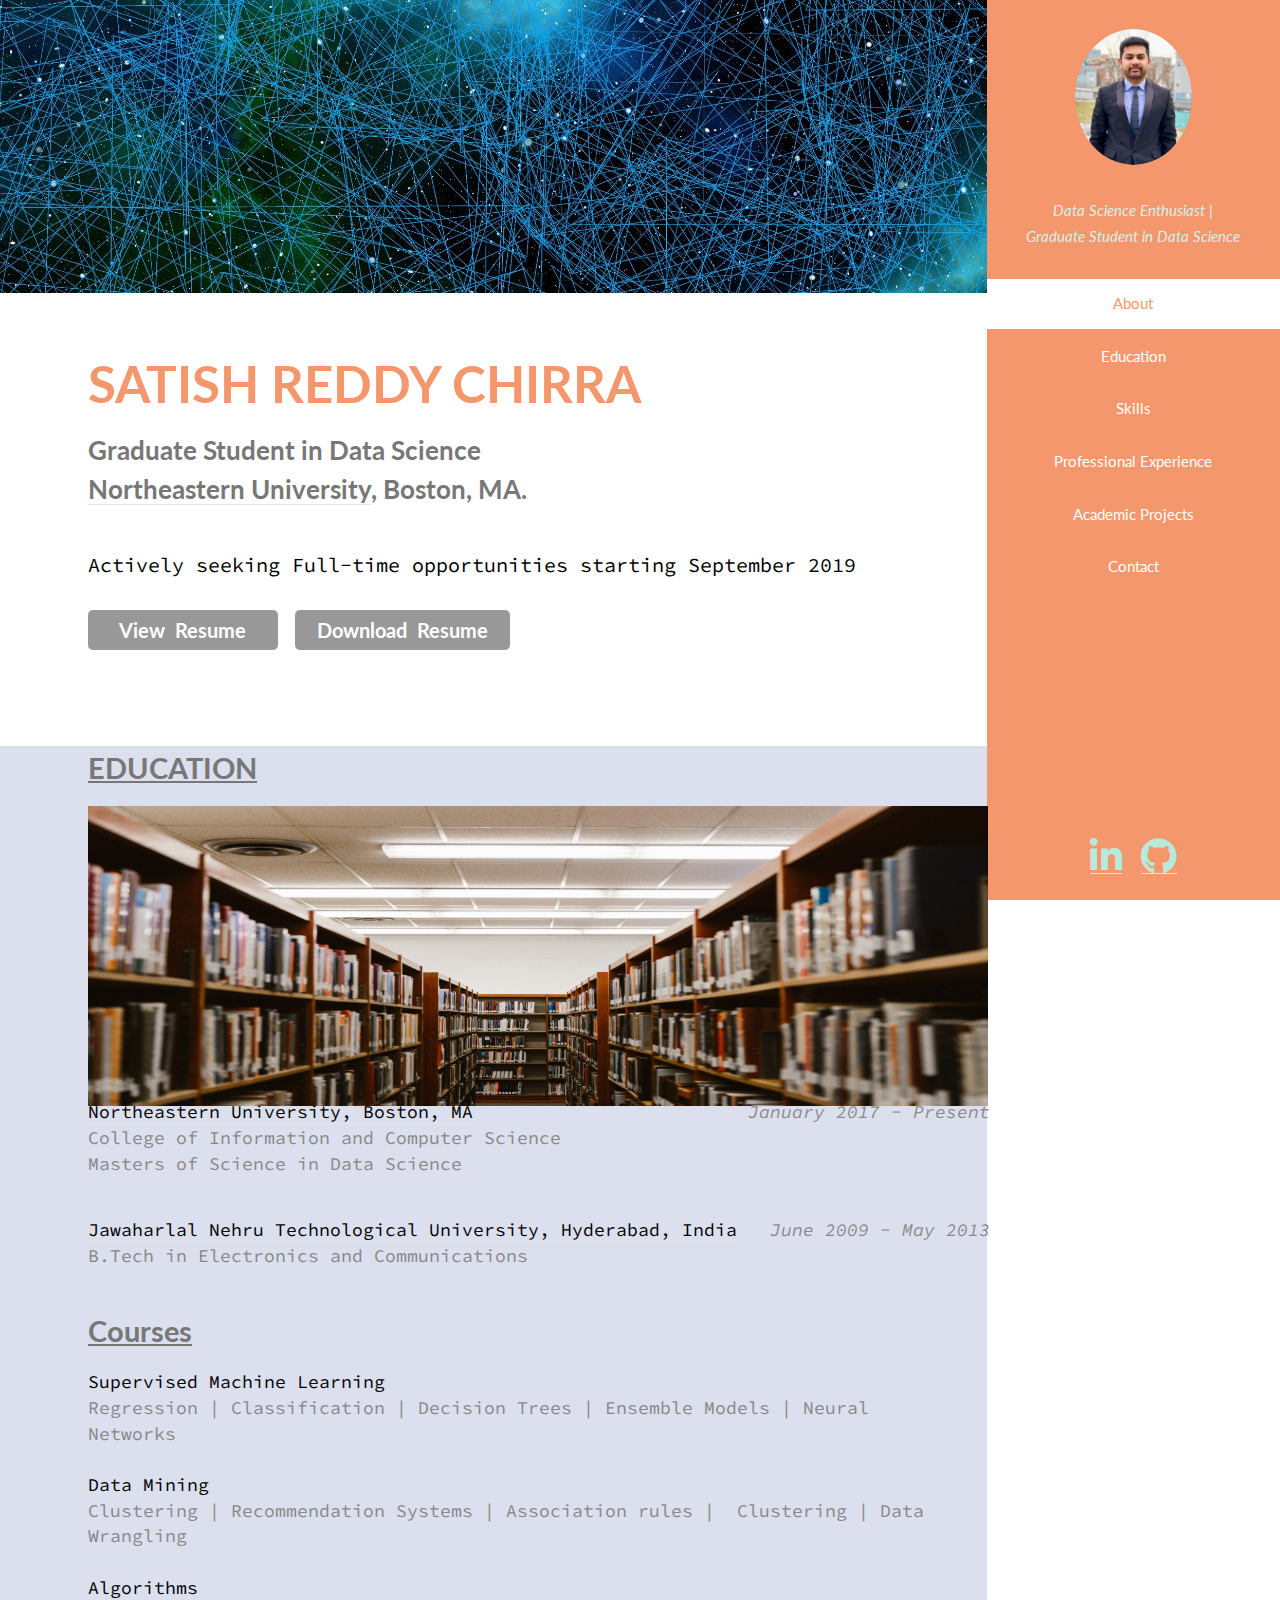
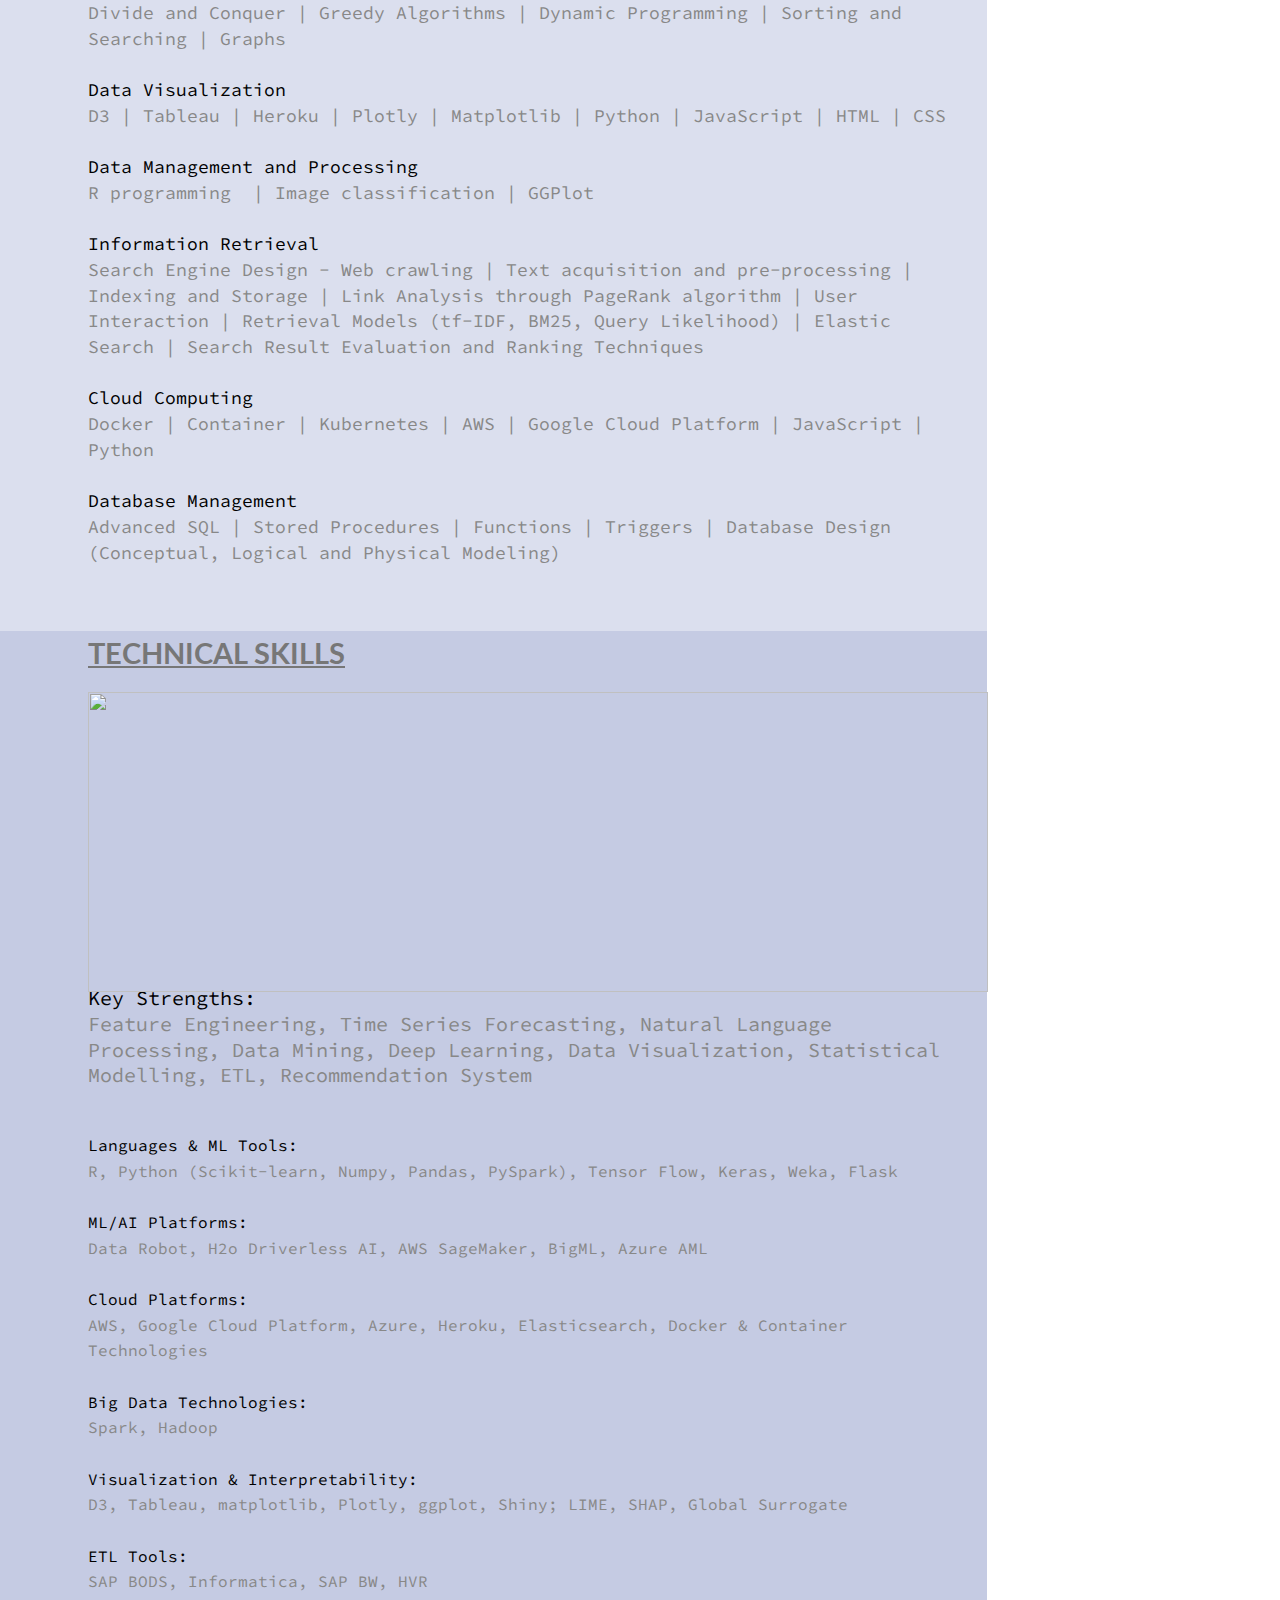
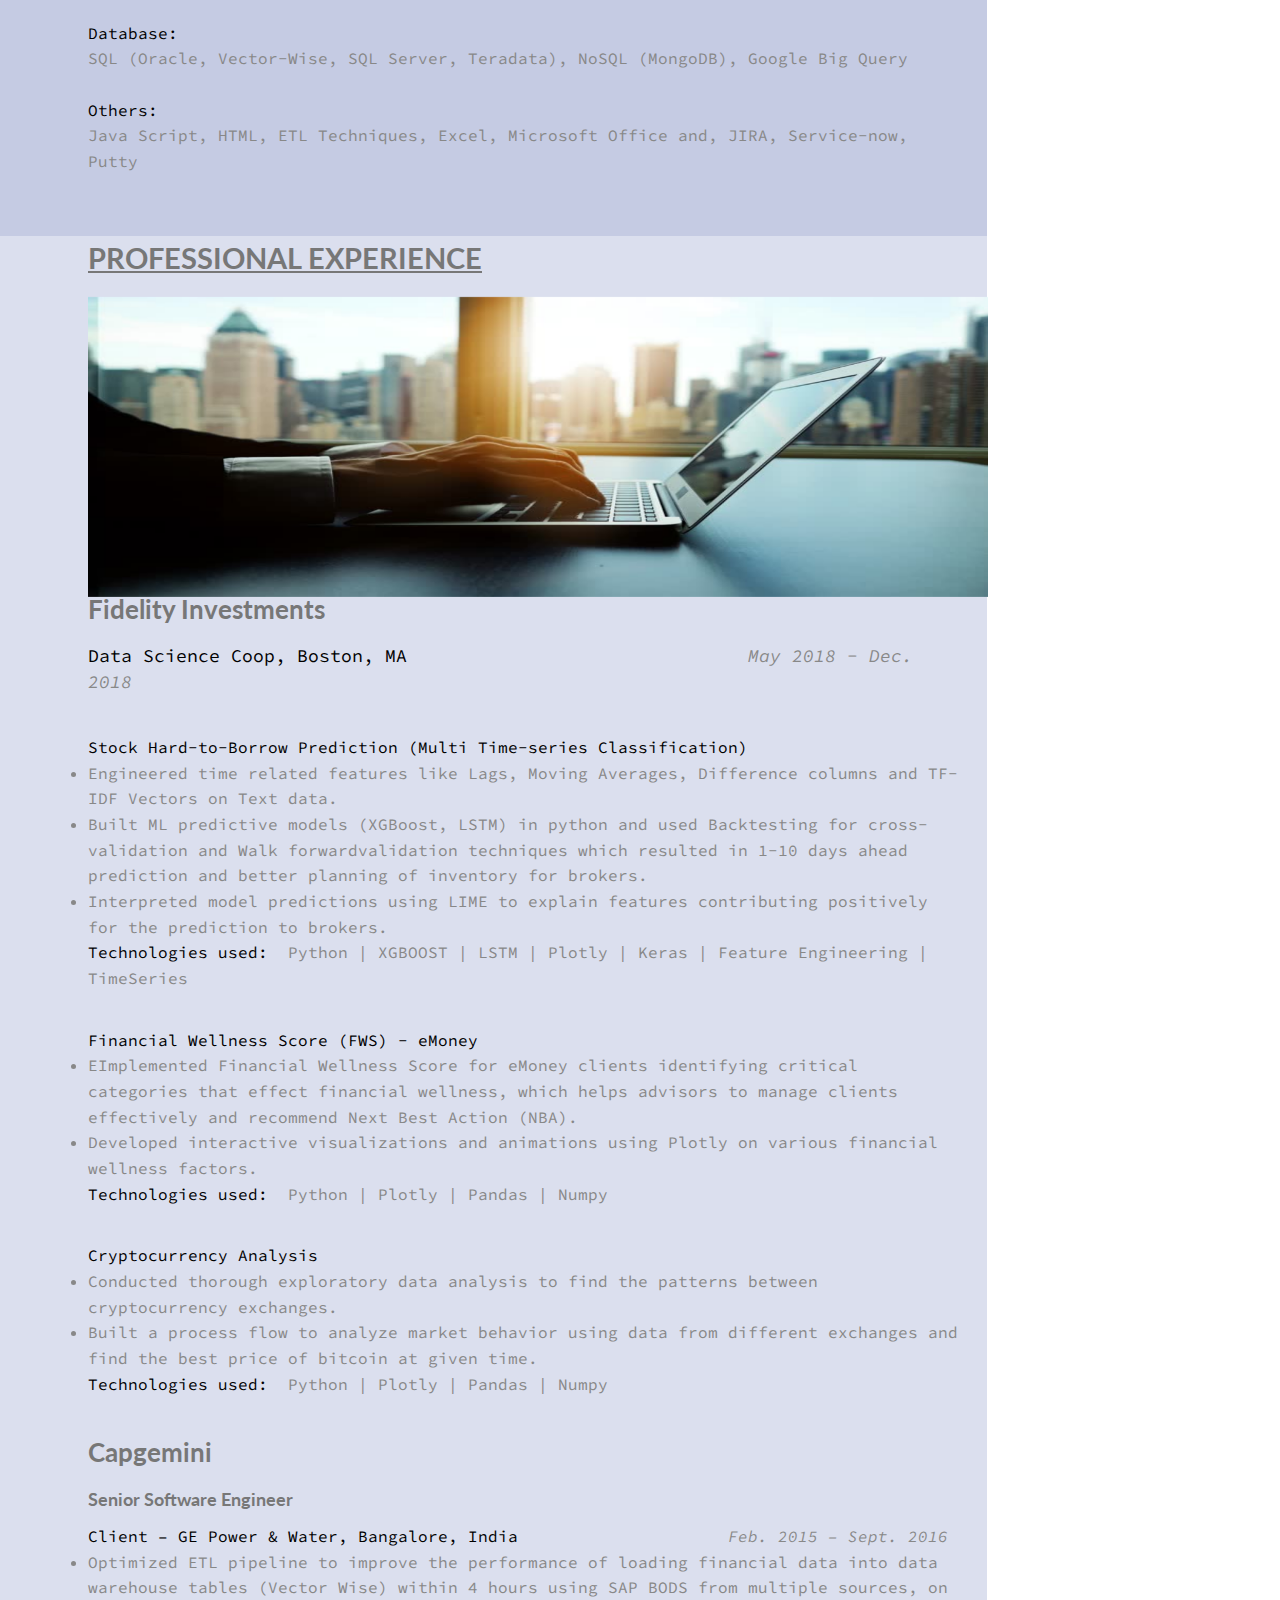
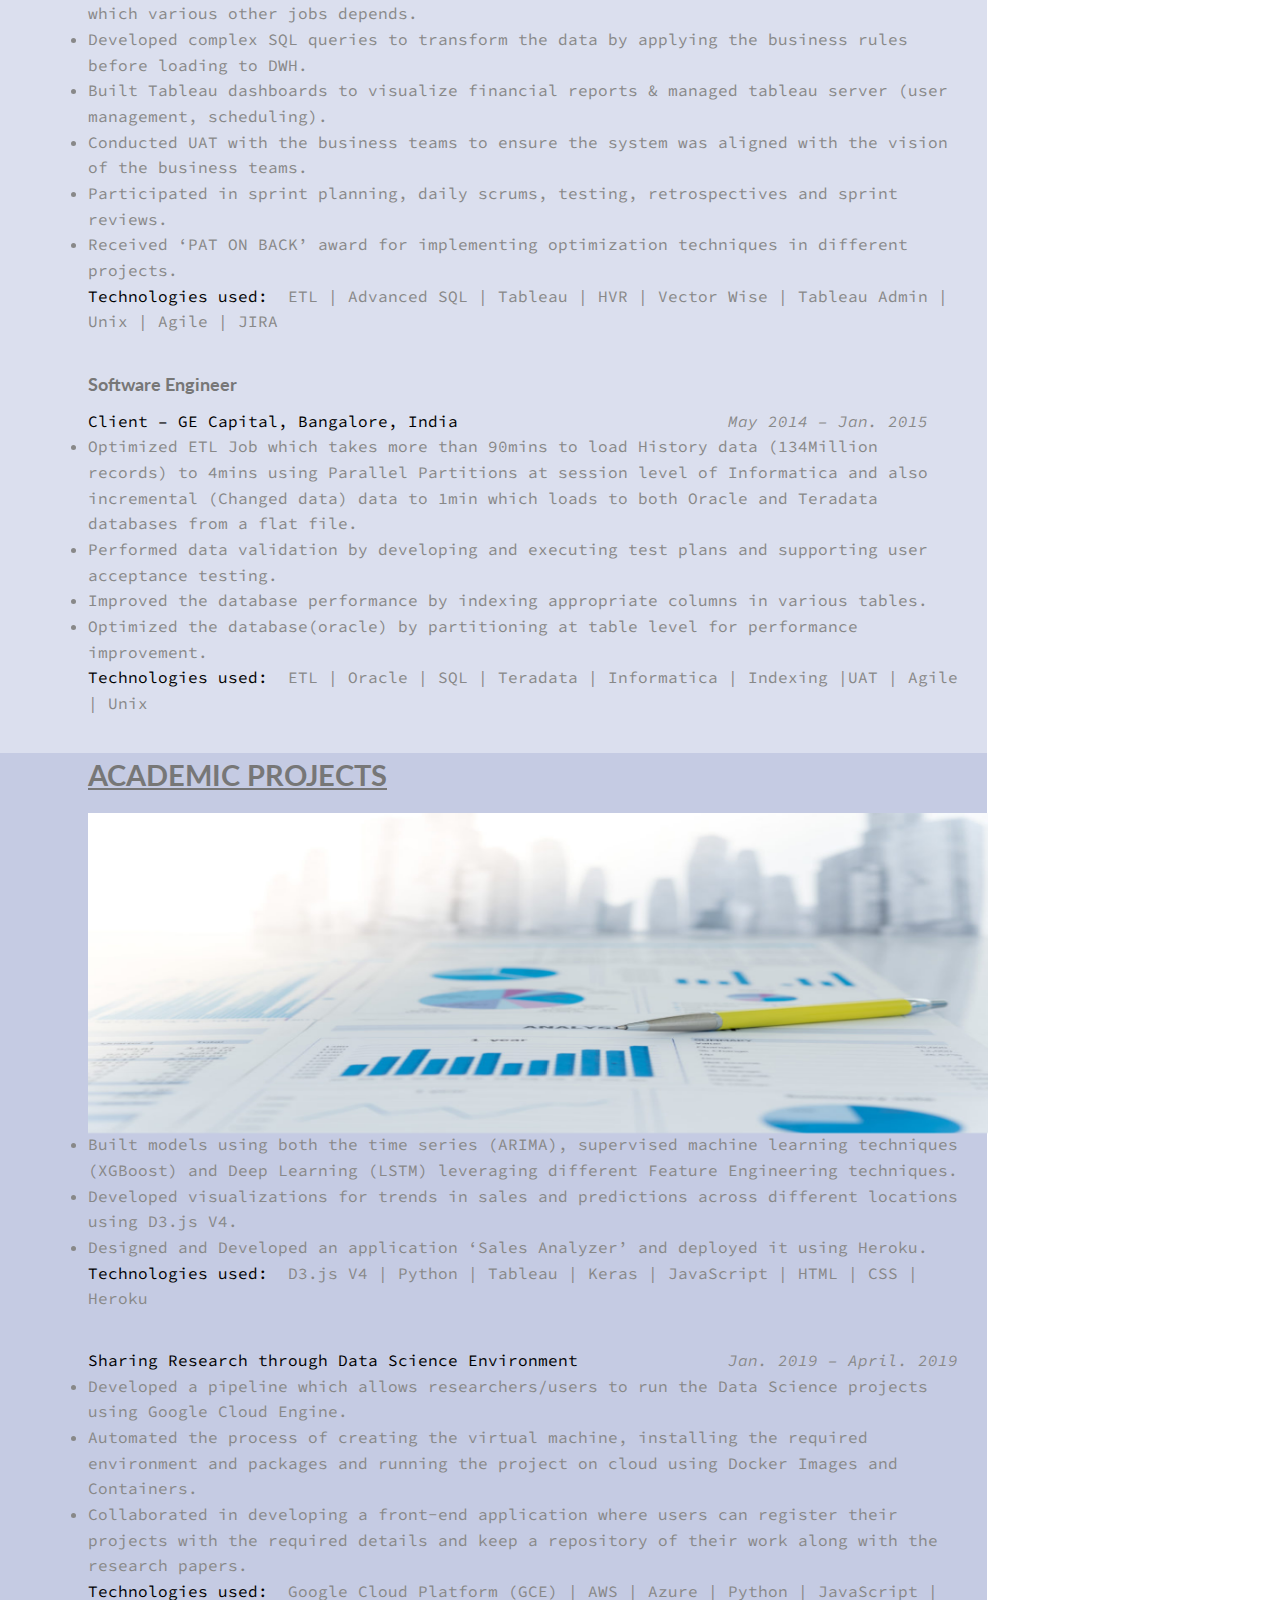
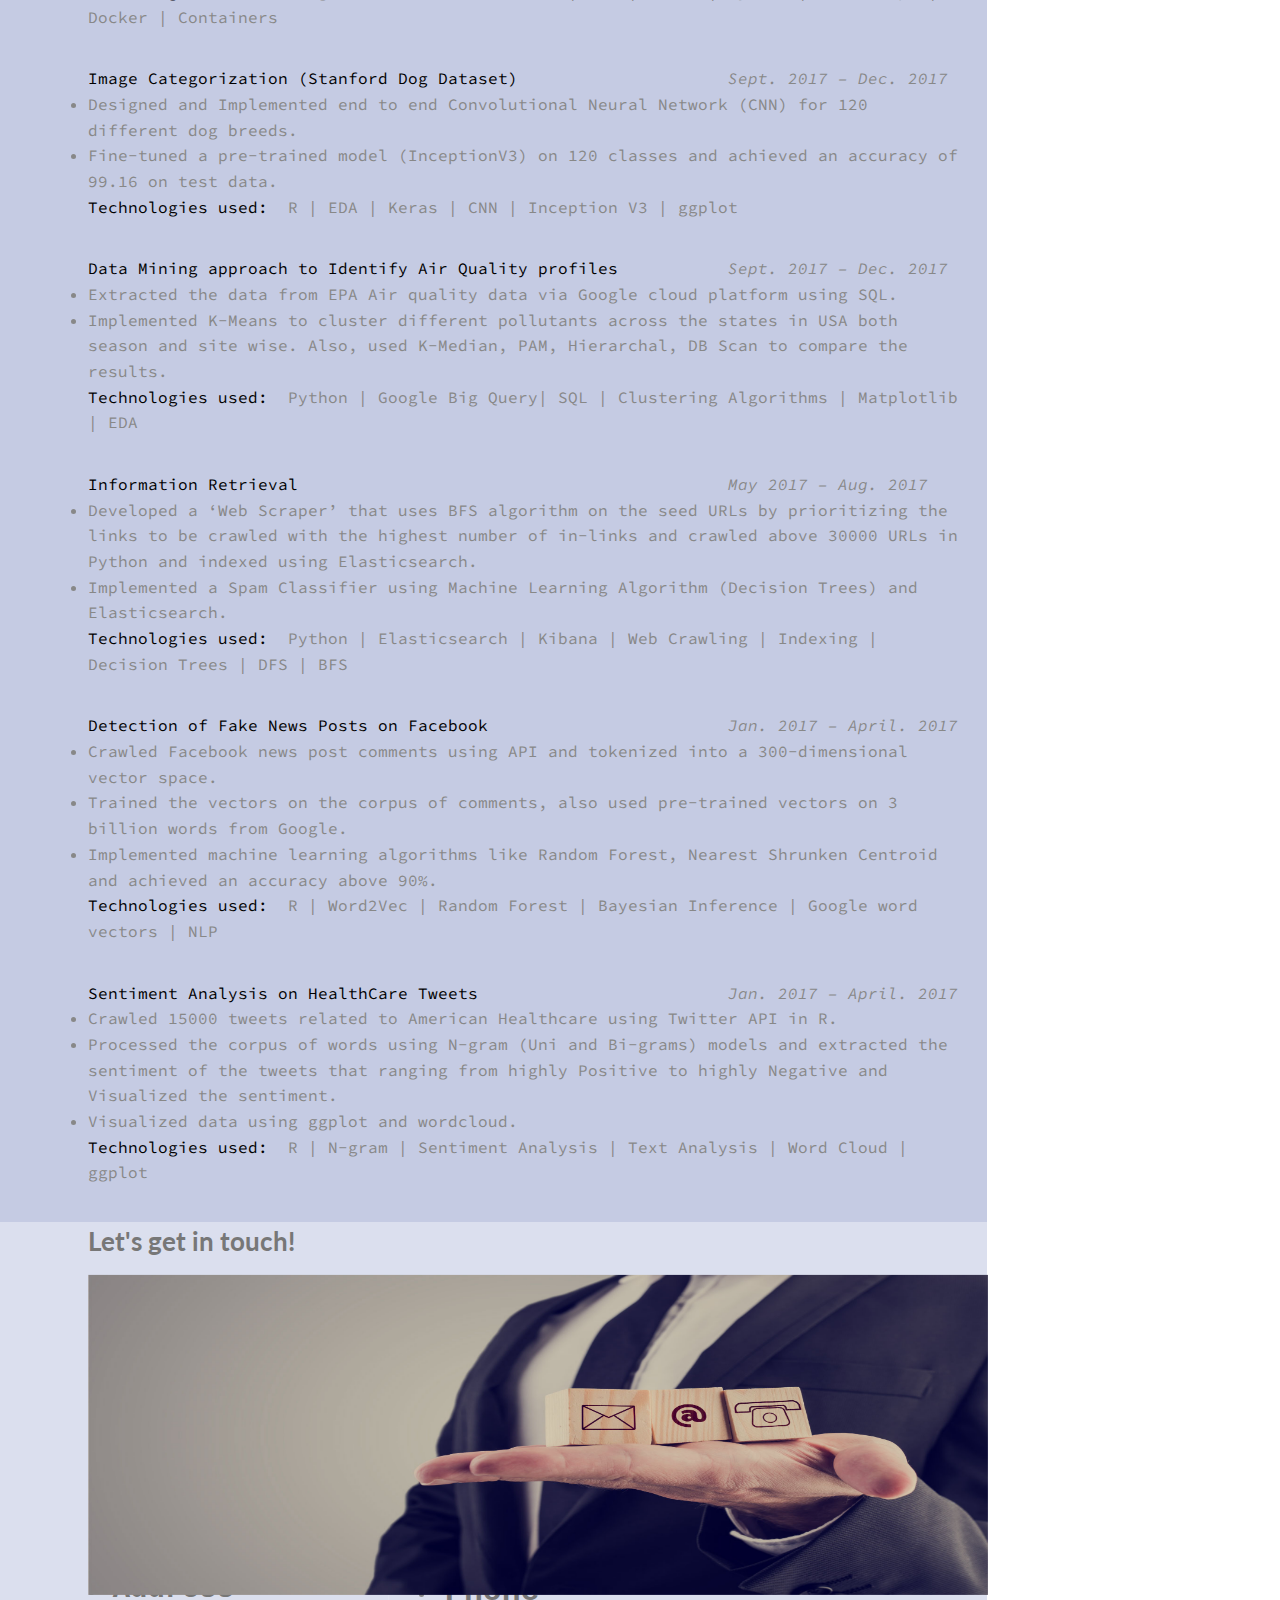
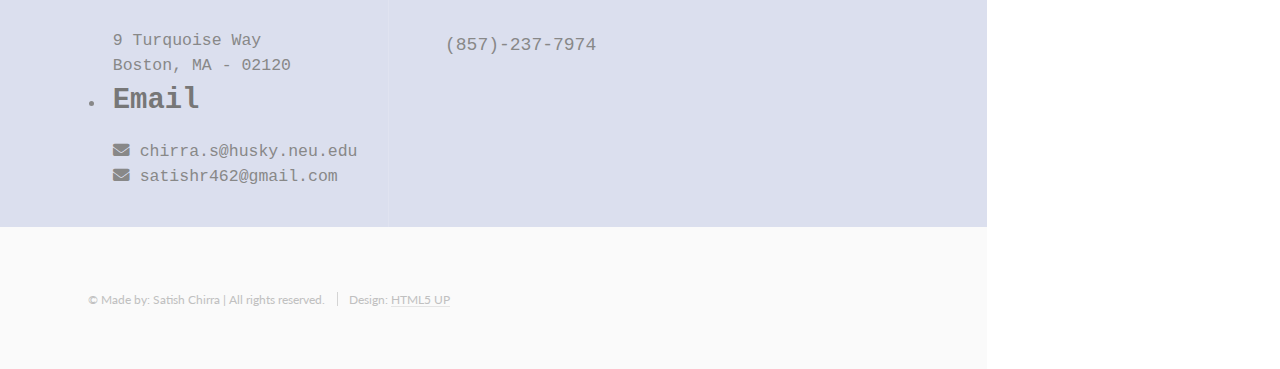
==== commit e8bc288a: "Personal Website" ====
--- a/index.html
+++ b/index.html
@@ -31,6 +31,7 @@
 				   white-space: -pre-wrap;     /* Opera <7 */
 				   white-space: -o-pre-wrap;   /* Opera 7 */
 				   word-wrap: break-word;      /* IE */
+				   font-family: LTC Bodoni 175;
 				}
 		</style>
 
@@ -88,12 +89,12 @@
 										<br><br>
 										<h2>SATISH REDDY CHIRRA</h2>
 										<p>Graduate Student in Data Science</a><br/> <a href="http://www.northeastern.edu">Northeastern University</a>, Boston, MA.</a></p>
-										<pre style="text-align: left;"><span style="font-size:20px"><span style="color:black;">Actively seeking Full-time opportunities starting September 2019</span></pre>
+										<pre style="text-align: left;"><span style="font-size:20px; font-family: LTC Bodoni 175;"><span style="color:black;">Actively seeking Full-time opportunities starting September 2019</span></pre>
 									
 										<ul class="actions">
-											<li><a href="ResumeLatest.pdf" target="_blank" class="button scrolly"> <b><span style="color:white; font-size:14px;">&nbsp;&nbsp;View&nbsp;&nbsp;Resume&nbsp;&nbsp;</span></b></a></li>
-											<li><a href="ResumeLatest.pdf" class="button scrolly" download> <span style="color:white; font-size: 14px;">Download&nbsp;&nbsp;Resume</span></a></li>
-											<br> <br> <br>
+											<li><a href="ResumeLatest.pdf" target="_blank" class="button scrolly" id="button"> <b><span style="color:white; font-size:20px;">&nbsp;&nbsp;View&nbsp;&nbsp;Resume&nbsp;&nbsp;</span></b></a></li>
+											<li><a href="ResumeLatest.pdf" class="button scrolly" download> <span style="color:white; font-size: 20px;">Download&nbsp;&nbsp;Resume</span></a></li>
+											<br> <br> <br> <br>
 										</ul>
 									</header>
 								</div>
@@ -102,12 +103,12 @@
 						<!-- Education -->
 							<section id="education">
 								<div class="container">
-									<h2>EDUCATION</h2>
+									<h2><u>EDUCATION</u></h2>
 									<span class="image main"><img src="images/education.jpg" alt="" height="300" width="900"/></span>
 									<pre style="font-size:18px"><a href="https://www.ccis.northeastern.edu" target="_blank"><span style="color:black;">Northeastern University, Boston, MA</a></span>			    <i>January 2017 - Present</i><br/>College of Information and Computer Science <!--<i>Expected Graduation: August 2019</i>--><br/>Masters of Science in Data Science<br/></pre>
 									<pre style="font-size:18px"><a href="https://jntuh.ac.in" target="_blank"><span style="color:black;">Jawaharlal Nehru Technological University, Hyderabad, India</a></span>   <i>June 2009 - May 2013</i><br/>B.Tech in Electronics and Communications<br/></pre>
 									 
-									<h2 class="major">Courses</h2>
+									<h2 class="major"><u>Courses</u></h2>
 									<pre class="wordwrap" style="font-size:18px"><span style="color:black;">Supervised Machine Learning</span><br>Regression | Classification | Decision Trees | Ensemble Models | Neural Networks<br><br><span style="color:black;">Data Mining</span><br>Clustering | Recommendation Systems | Association rules |  Clustering | Data Wrangling<br><br><span style="color:black;">Algorithms</span><br>Divide and Conquer | Greedy Algorithms | Dynamic Programming | Sorting and Searching | Graphs<br><br><span style="color:black;">Data Visualization</span><br>D3 | Tableau | Heroku | Plotly | Matplotlib | Python | JavaScript | HTML | CSS<br><br><span style="color:black;">Data Management and Processing</span><br>R programming  | Image classification | GGPlot<br><br><span style="color:black;">Information Retrieval</span><br>Search Engine Design - Web crawling | Text acquisition and pre-processing | Indexing and Storage | Link Analysis through PageRank algorithm | User Interaction | Retrieval Models (tf-IDF, BM25, Query Likelihood) | Elastic Search | Search Result Evaluation and Ranking Techniques<br><br><span style="color:black;">Cloud Computing</span><br>Docker | Container | Kubernetes | AWS | Google Cloud Platform | JavaScript | Python<br><br><span style="color:black;">Database Management</span><br>Advanced SQL | Stored Procedures | Functions | Triggers | Database Design (Conceptual, Logical and Physical Modeling)<br><br></pre>
 								</div>
 							</section>
@@ -115,7 +116,7 @@
 						<!-- Skills -->
 							<section id="skills">
 								<div class="container">
-									<h2>TECHNICAL SKILLS</h2>
+									<h2><u>TECHNICAL SKILLS</u></h2>
 									<span class="image main"><img src="images/skills.jpg" alt="" height="300" width="900"/></span>
 									<pre class="wordwrap" style="font-size:20px"><span style="color:black;">Key Strengths:</span><br>Feature Engineering, Time Series Forecasting, Natural Language Processing, Data Mining, Deep Learning, Data Visualization, Statistical Modelling, ETL, Recommendation System</pre>
 									<pre class="wordwrap" style="font-size:16px"><span style="color:black;">Languages & ML Tools:</span><br>R, Python (Scikit-learn, Numpy, Pandas, PySpark), Tensor Flow, Keras, Weka, Flask <br><br><span style="color:black;">ML/AI Platforms:</span><br>Data Robot, H2o Driverless AI, AWS SageMaker, BigML, Azure AML<br><br><span style="color:black;">Cloud Platforms:</span><br>AWS, Google Cloud Platform, Azure, Heroku, Elasticsearch, Docker & Container Technologies<br><br><span style="color:black;">Big Data Technologies:</span><br>Spark, Hadoop<br><br><span style="color:black;">Visualization & Interpretability:</span><br>D3, Tableau, matplotlib, Plotly, ggplot, Shiny; LIME, SHAP, Global Surrogate<br><br><span style="color:black;">ETL Tools:</span><br>SAP BODS, Informatica, SAP BW, HVR<br><br><span style="color:black;">Database:</span><br>SQL (Oracle, Vector-Wise, SQL Server, Teradata), NoSQL (MongoDB), Google Big Query<br><br><span style="color:black;">Others:</span><br>Java Script, HTML, ETL Techniques, Excel, Microsoft Office and, JIRA, Service-now, Putty<br><br></pre>
@@ -126,20 +127,21 @@
 						<!-- Professional Experience -->
 						<section id="profExp">
 								<div class="container">
-									<h2>PROFESSIONAL EXPERIENCE</h2>
+									<h2><u>PROFESSIONAL EXPERIENCE</u></h2>
 									<span class="image main"><img src="images/profexp.jpg" alt="" height="300" width="900"/></span>
 									
-									<h3>Data Science Coop</h3>
-									<pre class="wordwrap" style="font-size:16px"><a href="https://www.fidelity.com/" target="_blank"><span style="color:black;">Fidelity Investments, Boston, MA</a></span>			<i>May 2018 - Dec. 2018</i></pre>
+									<h3><a href="https://www.fidelity.com/" target="_blank">Fidelity Investments</a></h3>
+									<pre class="wordwrap" style="font-size:18px"><span style="color:black;">Data Science Coop, Boston, MA</span>				    <i>May 2018 - Dec. 2018</i></pre>
 									<pre class="wordwrap" style="font-size:16px"><span style="color:black;">Stock Hard-to-Borrow Prediction (Multi Time-series Classification) </span></i><br/><li>Engineered time related features like Lags, Moving Averages, Difference columns and TF-IDF Vectors on Text data.</li><li>Built ML predictive models (XGBoost, LSTM) in python and used Backtesting for cross-validation and Walk forwardvalidation techniques which resulted in 1-10 days ahead prediction and better planning of inventory for brokers.</li><li>Interpreted model predictions using LIME to explain features contributing positively for the prediction to brokers.</li><span style="color:black;">Technologies used: </span> Python | XGBOOST | LSTM | Plotly | Keras | Feature Engineering | TimeSeries </li></pre>
 									<pre class="wordwrap" style="font-size:16px"><span style="color:black;">Financial Wellness Score (FWS) - eMoney </span></i><br/><li>EImplemented Financial Wellness Score for eMoney clients identifying critical categories that effect financial wellness, which helps advisors to manage clients effectively and recommend Next Best Action (NBA).</li><li>Developed interactive visualizations and animations using Plotly on various financial wellness factors.</li><span style="color:black;">Technologies used: </span> Python | Plotly | Pandas | Numpy </li></pre>
 									<pre class="wordwrap" style="font-size:16px"><span style="color:black;">Cryptocurrency Analysis</span></i><br/><li>Conducted thorough exploratory data analysis to find the patterns between cryptocurrency exchanges.</li><li>Built a process flow to analyze market behavior using data from different exchanges and find the best price of bitcoin at given time.</li><span style="color:black;">Technologies used: </span> Python | Plotly | Pandas | Numpy </li></pre>
 									
-									<h3>Senior Software Engineer</h3>
-									<pre class="wordwrap" style="font-size:16px"><span style="color:black;">NxGen – GE Power & Water, Bangalore, India</span>			<i>Feb. 2015 – Sept. 2016</i><br><li>Optimized ETL pipeline to improve the performance of loading financial data into data warehouse tables (Vector Wise) within 4 hours using SAP BODS from multiple sources, on which various other jobs depends.</li><li>Developed complex SQL queries to transform the data by applying the business rules before loading to DWH.</li><li>Built Tableau dashboards to visualize financial reports & managed tableau server (user management, scheduling).</li><li>Conducted UAT with the business teams to ensure the system was aligned with the vision of the business teams.</li><li>Participated in sprint planning, daily scrums, testing, retrospectives and sprint reviews.</li><li>Received ‘PAT ON BACK’ award for implementing optimization techniques in different projects.</li><span style="color:black;">Technologies used: </span> ETL | Advanced SQL | Tableau | HVR | Vector Wise | Tableau Admin | Unix | Agile | JIRA </li></pre>
-									
-									<h3>Software Engineer</h3>
-									<pre class="wordwrap" style="font-size:16px"><span style="color:black;">Last Calendar Day (LCD) – GE Capital, Bangalore, India</span>		<i>May 2014 – Jan. 2015</i><br><li>Optimized ETL Job which takes more than 90mins to load History data (134Million records) to 4mins using Parallel Partitions at session level of Informatica and also incremental (Changed data) data to 1min which loads to both Oracle and Teradata databases from a flat file.</li><li>Performed data validation by developing and executing test plans and supporting user acceptance testing.</li><li>Improved the database performance by indexing appropriate columns in various tables.</li><li>Optimized the database(oracle) by partitioning at table level for performance improvement.</li><span style="color:black;">Technologies used: </span> ETL | Oracle | SQL | Teradata | Informatica | Indexing |UAT | Agile | Unix </li></pre>
+									<h3><a href="https://www.capgemini.com" target="_blank">Capgemini</a></h3>
+									<h4>Senior Software Engineer</h4>
+									<pre class="wordwrap" style="font-size:16px"><span style="color:black;">Client – GE Power & Water, Bangalore, India</span>			<i>Feb. 2015 – Sept. 2016</i><br><li>Optimized ETL pipeline to improve the performance of loading financial data into data warehouse tables (Vector Wise) within 4 hours using SAP BODS from multiple sources, on which various other jobs depends.</li><li>Developed complex SQL queries to transform the data by applying the business rules before loading to DWH.</li><li>Built Tableau dashboards to visualize financial reports & managed tableau server (user management, scheduling).</li><li>Conducted UAT with the business teams to ensure the system was aligned with the vision of the business teams.</li><li>Participated in sprint planning, daily scrums, testing, retrospectives and sprint reviews.</li><li>Received ‘PAT ON BACK’ award for implementing optimization techniques in different projects.</li><span style="color:black;">Technologies used: </span> ETL | Advanced SQL | Tableau | HVR | Vector Wise | Tableau Admin | Unix | Agile | JIRA </li></pre>
+									
+									<h4>Software Engineer</h4>
+									<pre class="wordwrap" style="font-size:16px"><span style="color:black;">Client – GE Capital, Bangalore, India</span>				<i>May 2014 – Jan. 2015</i><br><li>Optimized ETL Job which takes more than 90mins to load History data (134Million records) to 4mins using Parallel Partitions at session level of Informatica and also incremental (Changed data) data to 1min which loads to both Oracle and Teradata databases from a flat file.</li><li>Performed data validation by developing and executing test plans and supporting user acceptance testing.</li><li>Improved the database performance by indexing appropriate columns in various tables.</li><li>Optimized the database(oracle) by partitioning at table level for performance improvement.</li><span style="color:black;">Technologies used: </span> ETL | Oracle | SQL | Teradata | Informatica | Indexing |UAT | Agile | Unix </li></pre>
 								
 								</div>
 						</section>
@@ -147,7 +149,7 @@
 						<!-- Academic Projects -->
 						<section id="AcademicProj">
 								<div class="container">
-									<h2>ACADEMIC PROJECTS</h2>
+									<h2><u>ACADEMIC PROJECTS</u></h2>
 									<span class="image main"><img src="images/ap.jpeg" alt="" height="320" width="900"/></span>
 									
 									<pre class="wordwrap" style="font-size:16px"><span style="color:black;">Forecasting Retail Sales Data</span>					<i>Jan. 2019 – April. 2019</i><br><li>Built models using both the time series (ARIMA), supervised machine learning techniques (XGBoost) and Deep Learning (LSTM) leveraging different Feature Engineering techniques.</li><li>Developed visualizations for trends in sales and predictions across different locations using D3.js V4.</li><li>Designed and Developed an application ‘Sales Analyzer’ and deployed it using Heroku.</li><span style="color:black;">Technologies used: </span> D3.js V4 | Python | Tableau | Keras | JavaScript | HTML | CSS | Heroku </li></pre>
--- a/assets/css/main.css
+++ b/assets/css/main.css
@@ -6,6 +6,8 @@
 	html5up.net | @ajlkn
 	Free for personal and commercial use under the CCA 3.0 license (html5up.net/license)
 */
+
+
 
 html, body, div, span, applet, object,
 iframe, h1, h2, h3, h4, h5, h6, p, blockquote,
@@ -72,6 +74,26 @@
 	appearance: none;
 }
 
+#education {
+	background-color: #DBDFEE;
+}
+
+#skills {
+	background-color: #C5CBE3;
+}
+
+#profExp {
+	background-color: #DBDFEE /*#DEF2F1*/;
+}
+
+#AcademicProj {
+	background-color: #C5CBE3 /*#F0EBF4*/;
+}
+
+#contact {
+	background-color: #DBDFEE/*#F3E0DC*/;
+}
+
 /* Basic */
 
 	html {
@@ -1707,9 +1729,10 @@
 /* Container */
 
 	.container {
-		margin: 0 auto;
+		margin: 0 0 0 6em;
 		max-width: calc(100% - 4.5em);
 		width: 45em;
+		display: inline-block;
 	}
 
 		.container.xsmall {
